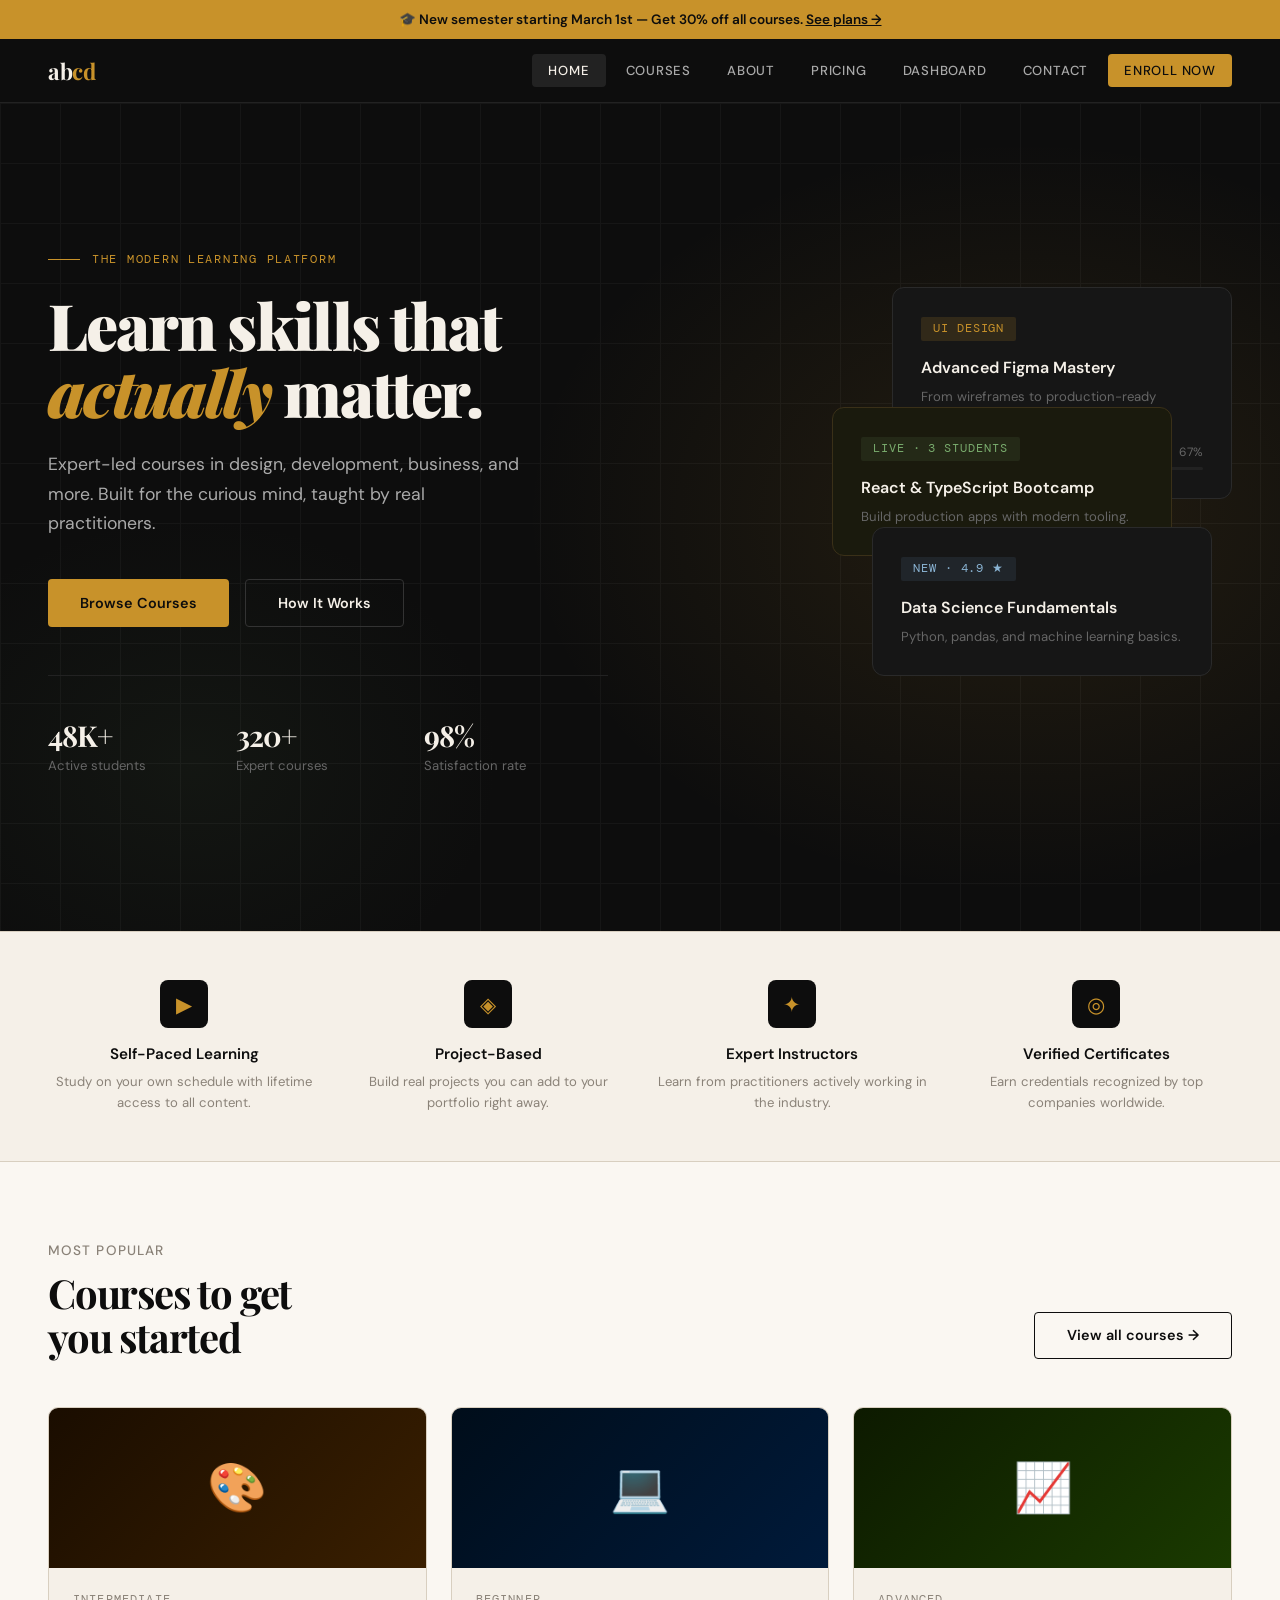
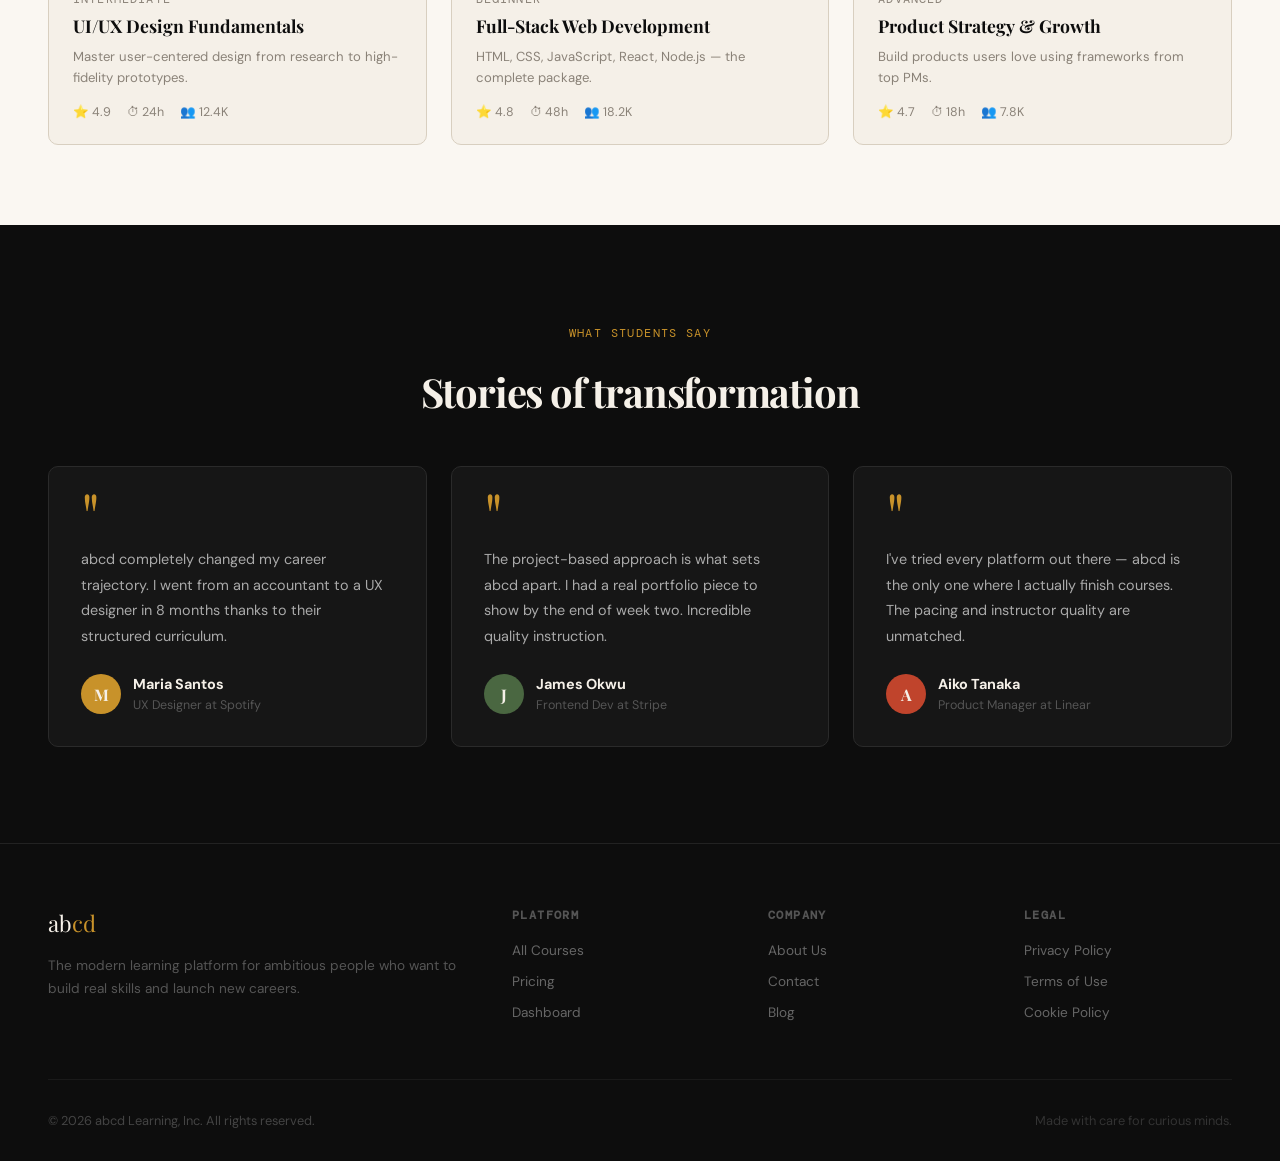
==== luminary/index.html @ 14458c0f "Initial commit" ====
<!DOCTYPE html>
<html lang="en">
<head>
  <meta charset="UTF-8">
  <meta name="viewport" content="width=device-width, initial-scale=1.0">
  <title>abcd — Learn by Doing</title>
  <link rel="stylesheet" href="style.css">
</head>
<body>

  <!-- BANNER -->
  <div class="banner">🎓 New semester starting March 1st — Get 30% off all courses. <a href="pricing.html">See plans →</a></div>

  <!-- NAV -->
  <nav>
    <a class="nav-logo" href="index.html">ab<span>cd</span></a>
    <div class="nav-links">
      <a href="index.html" class="active">Home</a>
      <a href="courses.html">Courses</a>
      <a href="about.html">About</a>
      <a href="pricing.html">Pricing</a>
      <a href="dashboard.html">Dashboard</a>
      <a href="contact.html">Contact</a>
      <a href="pricing.html" class="nav-cta">Enroll Now</a>
    </div>
  </nav>

  <!-- HERO -->
  <section class="hero">
    <div class="hero-bg"></div>
    <div class="hero-grid"></div>
    <div class="hero-inner">
      <div class="hero-text">
        <div class="hero-label">The modern learning platform</div>
        <h1>Learn skills that <em>actually</em> matter.</h1>
        <p class="hero-sub">Expert-led courses in design, development, business, and more. Built for the curious mind, taught by real practitioners.</p>
        <div class="hero-actions">
          <a class="btn btn-gold" href="courses.html">Browse Courses</a>
          <a class="btn btn-outline-light" href="about.html">How It Works</a>
        </div>
        <div class="hero-stats">
          <div class="hero-stat"><strong>48K+</strong><span>Active students</span></div>
          <div class="hero-stat"><strong>320+</strong><span>Expert courses</span></div>
          <div class="hero-stat"><strong>98%</strong><span>Satisfaction rate</span></div>
        </div>
      </div>
      <div class="hero-card-stack">
        <div class="hero-card">
          <div class="card-tag">UI Design</div>
          <h3>Advanced Figma Mastery</h3>
          <p>From wireframes to production-ready prototypes.</p>
          <div class="progress-bar">
            <div class="label"><span>Your progress</span><span>67%</span></div>
            <div class="track"><div class="fill" style="width:67%"></div></div>
          </div>
        </div>
        <div class="hero-card">
          <div class="card-tag green">Live · 3 students</div>
          <h3>React &amp; TypeScript Bootcamp</h3>
          <p>Build production apps with modern tooling.</p>
        </div>
        <div class="hero-card">
          <div class="card-tag blue">New · 4.9 ★</div>
          <h3>Data Science Fundamentals</h3>
          <p>Python, pandas, and machine learning basics.</p>
        </div>
      </div>
    </div>
  </section>

  <!-- FEATURES STRIP -->
  <div class="features-strip">
    <div class="features-strip-inner">
      <div class="feature-item">
        <div class="feature-icon">▶</div>
        <h4>Self-Paced Learning</h4>
        <p>Study on your own schedule with lifetime access to all content.</p>
      </div>
      <div class="feature-item">
        <div class="feature-icon">◈</div>
        <h4>Project-Based</h4>
        <p>Build real projects you can add to your portfolio right away.</p>
      </div>
      <div class="feature-item">
        <div class="feature-icon">✦</div>
        <h4>Expert Instructors</h4>
        <p>Learn from practitioners actively working in the industry.</p>
      </div>
      <div class="feature-item">
        <div class="feature-icon">◎</div>
        <h4>Verified Certificates</h4>
        <p>Earn credentials recognized by top companies worldwide.</p>
      </div>
    </div>
  </div>

  <!-- COURSE PREVIEW -->
  <div class="courses-preview">
    <div class="courses-preview-inner">
      <div class="section-header">
        <div>
          <div class="eyebrow">Most Popular</div>
          <h2>Courses to get<br>you started</h2>
        </div>
        <a class="btn btn-outline" href="courses.html">View all courses →</a>
      </div>
      <div class="courses-grid">
        <a class="course-card" href="detail.html">
          <div class="course-thumb design">🎨</div>
          <div class="course-body">
            <div class="course-level">Intermediate</div>
            <h3>UI/UX Design Fundamentals</h3>
            <p>Master user-centered design from research to high-fidelity prototypes.</p>
            <div class="course-meta"><span>⭐ 4.9</span><span>⏱ 24h</span><span>👥 12.4K</span></div>
          </div>
        </a>
        <a class="course-card" href="detail.html">
          <div class="course-thumb code">💻</div>
          <div class="course-body">
            <div class="course-level">Beginner</div>
            <h3>Full-Stack Web Development</h3>
            <p>HTML, CSS, JavaScript, React, Node.js — the complete package.</p>
            <div class="course-meta"><span>⭐ 4.8</span><span>⏱ 48h</span><span>👥 18.2K</span></div>
          </div>
        </a>
        <a class="course-card" href="detail.html">
          <div class="course-thumb business">📈</div>
          <div class="course-body">
            <div class="course-level">Advanced</div>
            <h3>Product Strategy &amp; Growth</h3>
            <p>Build products users love using frameworks from top PMs.</p>
            <div class="course-meta"><span>⭐ 4.7</span><span>⏱ 18h</span><span>👥 7.8K</span></div>
          </div>
        </a>
      </div>
    </div>
  </div>

  <!-- TESTIMONIALS -->
  <div class="testimonials-section">
    <div class="testimonials-inner">
      <div style="text-align:center;margin-bottom:0.5rem;"><span class="tag">What students say</span></div>
      <h2>Stories of transformation</h2>
      <div class="testimonials-grid">
        <div class="testimonial-card">
          <span class="quote-mark">"</span>
          <p>abcd completely changed my career trajectory. I went from an accountant to a UX designer in 8 months thanks to their structured curriculum.</p>
          <div class="testimonial-author">
            <div class="author-avatar av1">M</div>
            <div class="author-info"><strong>Maria Santos</strong><span>UX Designer at Spotify</span></div>
          </div>
        </div>
        <div class="testimonial-card">
          <span class="quote-mark">"</span>
          <p>The project-based approach is what sets abcd apart. I had a real portfolio piece to show by the end of week two. Incredible quality instruction.</p>
          <div class="testimonial-author">
            <div class="author-avatar av2">J</div>
            <div class="author-info"><strong>James Okwu</strong><span>Frontend Dev at Stripe</span></div>
          </div>
        </div>
        <div class="testimonial-card">
          <span class="quote-mark">"</span>
          <p>I've tried every platform out there — abcd is the only one where I actually finish courses. The pacing and instructor quality are unmatched.</p>
          <div class="testimonial-author">
            <div class="author-avatar av3">A</div>
            <div class="author-info"><strong>Aiko Tanaka</strong><span>Product Manager at Linear</span></div>
          </div>
        </div>
      </div>
    </div>
  </div>

  <!-- FOOTER -->
  <footer>
    <div class="footer-inner">
      <div class="footer-grid">
        <div class="footer-brand">
          <a class="logo" href="index.html">ab<span>cd</span></a>
          <p>The modern learning platform for ambitious people who want to build real skills and launch new careers.</p>
        </div>
        <div class="footer-col">
          <h4>Platform</h4>
          <ul>
            <li><a href="courses.html">All Courses</a></li>
            <li><a href="pricing.html">Pricing</a></li>
            <li><a href="dashboard.html">Dashboard</a></li>
          </ul>
        </div>
        <div class="footer-col">
          <h4>Company</h4>
          <ul>
            <li><a href="about.html">About Us</a></li>
            <li><a href="contact.html">Contact</a></li>
            <li><a href="#">Blog</a></li>
          </ul>
        </div>
        <div class="footer-col">
          <h4>Legal</h4>
          <ul>
            <li><a href="#">Privacy Policy</a></li>
            <li><a href="#">Terms of Use</a></li>
            <li><a href="#">Cookie Policy</a></li>
          </ul>
        </div>
      </div>
      <div class="footer-bottom">
        <p>© 2026 abcd Learning, Inc. All rights reserved.</p>
        <p style="color:#333;font-size:0.8rem;">Made with care for curious minds.</p>
      </div>
    </div>
  </footer>

</body>
</html>
---- luminary/style.css ----
/* ============================================================
   abcd — Shared Stylesheet
   Used by: all pages
   ============================================================ */

@import url('https://fonts.googleapis.com/css2?family=Playfair+Display:ital,wght@0,400;0,700;0,900;1,400&family=DM+Sans:wght@300;400;500;600&family=DM+Mono:wght@400;500&display=swap');

/* ─── VARIABLES ─── */
:root {
  --ink:        #0d0d0d;
  --paper:      #f5f0e8;
  --cream:      #faf7f2;
  --gold:       #c8922a;
  --gold-light: #e8b84b;
  --rust:       #c0442c;
  --sage:       #4a6741;
  --slate:      #3b4a5a;
  --muted:      #8a8278;
  --border:     #d8cfc0;
  --shadow:     rgba(13,13,13,0.12);
}

/* ─── RESET ─── */
*, *::before, *::after { margin: 0; padding: 0; box-sizing: border-box; }
html { scroll-behavior: smooth; }
body {
  font-family: 'DM Sans', sans-serif;
  background: var(--cream);
  color: var(--ink);
  overflow-x: hidden;
}
h1, h2, h3, h4 { font-family: 'Playfair Display', serif; }

/* ─── PAGE ENTRY ANIMATION ─── */
@keyframes fadeIn {
  from { opacity: 0; transform: translateY(14px); }
  to   { opacity: 1; transform: translateY(0); }
}
body { animation: fadeIn 0.4s ease; }

/* ─── BANNER ─── */
.banner {
  background: var(--gold);
  padding: 0.7rem 2rem;
  text-align: center;
  font-size: 0.85rem;
  font-weight: 600;
  color: var(--ink);
}
.banner a { text-decoration: underline; cursor: pointer; color: inherit; }

/* ─── NAV ─── */
nav {
  position: sticky; top: 0; z-index: 100;
  background: var(--ink);
  border-bottom: 1px solid #222;
  display: flex; align-items: center; justify-content: space-between;
  padding: 0 3rem;
  height: 64px;
}
.nav-logo {
  font-family: 'Playfair Display', serif;
  font-size: 1.4rem; font-weight: 700;
  color: var(--paper);
  letter-spacing: -0.02em;
  text-decoration: none;
}
.nav-logo span { color: var(--gold); }
.nav-links { display: flex; gap: 0.25rem; }
.nav-links a {
  color: #aaa; font-family: 'DM Sans', sans-serif;
  font-size: 0.82rem; font-weight: 500;
  letter-spacing: 0.06em; text-transform: uppercase;
  padding: 0.5rem 1rem;
  border-radius: 4px;
  text-decoration: none;
  transition: all 0.2s;
}
.nav-links a:hover,
.nav-links a.active { color: var(--paper); background: #222; }
.nav-links a.nav-cta {
  background: var(--gold); color: var(--ink);
}
.nav-links a.nav-cta:hover { background: var(--gold-light); }

/* ─── BUTTONS ─── */
.btn {
  display: inline-flex; align-items: center; gap: 0.5rem;
  padding: 0.85rem 2rem; border: none; border-radius: 4px;
  font-family: 'DM Sans', sans-serif; font-size: 0.9rem;
  font-weight: 600; cursor: pointer; transition: all 0.2s;
  text-decoration: none;
}
.btn-primcd { background: var(--ink); color: var(--paper); }
.btn-primcd:hover { background: #222; transform: translateY(-1px); box-shadow: 0 6px 20px var(--shadow); }
.btn-gold { background: var(--gold); color: var(--ink); }
.btn-gold:hover { background: var(--gold-light); transform: translateY(-1px); }
.btn-outline { background: transparent; color: var(--ink); border: 1.5px solid var(--ink); }
.btn-outline:hover { background: var(--ink); color: var(--paper); }
.btn-outline-light { background: transparent; color: var(--paper); border: 1.5px solid #333; }
.btn-outline-light:hover { background: #1a1a1a; }

/* ─── UTILITIES ─── */
.tag {
  display: inline-block;
  font-family: 'DM Mono', monospace;
  font-size: 0.72rem; letter-spacing: 0.12em;
  text-transform: uppercase; color: var(--gold);
  margin-bottom: 1rem;
}
.eyebrow {
  color: var(--muted); font-size: 0.85rem;
  font-weight: 500; letter-spacing: 0.08em;
  text-transform: uppercase; margin-bottom: 0.75rem;
}
.stars { color: var(--gold); font-size: 0.85rem; letter-spacing: 0.05em; }
.divider { height: 1px; background: var(--border); }

/* ─── PAGE HERO (shared) ─── */
.page-hero {
  background: var(--ink); padding: 5rem 3rem 4rem;
  position: relative; overflow: hidden;
}
.page-hero-bg {
  position: absolute; inset: 0;
  background: radial-gradient(ellipse 50% 60% at 80% 50%, rgba(200,146,42,0.08) 0%, transparent 60%);
}
.page-hero-inner {
  max-width: 1200px; margin: 0 auto; position: relative; z-index: 2;
}
.page-hero h1 {
  font-size: 3rem; color: var(--paper);
  letter-spacing: -0.04em; max-width: 620px; line-height: 1.1; margin-bottom: 1rem;
}
.page-hero p { color: #888; max-width: 500px; line-height: 1.7; }

/* ─── COURSE CARDS ─── */
.course-card {
  background: var(--paper); border: 1px solid var(--border);
  border-radius: 10px; overflow: hidden;
  transition: all 0.3s; cursor: pointer; text-decoration: none; display: block; color: inherit;
}
.course-card:hover {
  transform: translateY(-4px);
  box-shadow: 0 16px 40px rgba(0,0,0,0.1);
  border-color: var(--gold);
}
.course-thumb {
  height: 160px; display: flex; align-items: center;
  justify-content: center; font-size: 3rem;
}
.course-thumb.design  { background: linear-gradient(135deg, #1a0d00, #3a1f00); }
.course-thumb.code    { background: linear-gradient(135deg, #000d1a, #001a3a); }
.course-thumb.business{ background: linear-gradient(135deg, #0d1a00, #1a3a00); }
.course-thumb.photo   { background: linear-gradient(135deg, #1a001a, #3a003a); }
.course-thumb.data    { background: linear-gradient(135deg, #001a1a, #003a3a); }
.course-thumb.writing { background: linear-gradient(135deg, #1a0000, #3a0000); }
.course-body { padding: 1.5rem; }
.course-level {
  font-size: 0.72rem; font-family: 'DM Mono', monospace;
  letter-spacing: 0.1em; text-transform: uppercase; color: var(--muted); margin-bottom: 0.5rem;
}
.course-card h3 { font-size: 1.1rem; margin-bottom: 0.5rem; line-height: 1.3; }
.course-card p { font-size: 0.82rem; color: var(--muted); line-height: 1.6; margin-bottom: 1rem; }
.course-meta { display: flex; gap: 1rem; font-size: 0.78rem; color: var(--muted); }
.courses-grid { display: grid; grid-template-columns: repeat(3, 1fr); gap: 1.5rem; }

/* ─── FOOTER ─── */
footer {
  background: var(--ink);
  border-top: 1px solid #222;
  padding: 4rem 3rem 2rem;
}
.footer-inner { max-width: 1200px; margin: 0 auto; }
.footer-grid {
  display: grid; grid-template-columns: 2fr 1fr 1fr 1fr;
  gap: 3rem; margin-bottom: 3rem;
}
.footer-brand .logo {
  font-family: 'Playfair Display', serif;
  font-size: 1.4rem; color: var(--paper); margin-bottom: 1rem;
  text-decoration: none; display: inline-block;
}
.footer-brand .logo span { color: var(--gold); }
.footer-brand p { font-size: 0.85rem; color: #555; line-height: 1.7; }
.footer-col h4 {
  font-family: 'DM Mono', monospace;
  font-size: 0.72rem; letter-spacing: 0.12em;
  text-transform: uppercase; color: #555; margin-bottom: 1rem;
}
.footer-col ul { list-style: none; }
.footer-col ul li { margin-bottom: 0.6rem; }
.footer-col ul li a {
  font-size: 0.85rem; color: #666;
  text-decoration: none; transition: color 0.2s;
}
.footer-col ul li a:hover { color: var(--paper); }
.footer-bottom {
  border-top: 1px solid #1a1a1a; padding-top: 2rem;
  display: flex; justify-content: space-between; align-items: center;
}
.footer-bottom p { font-size: 0.8rem; color: #444; }


/* ============================================================
   HOME PAGE
   ============================================================ */
.hero {
  background: var(--ink);
  min-height: 92vh; display: flex; align-items: center;
  position: relative; overflow: hidden; padding: 4rem 3rem;
}
.hero-bg {
  position: absolute; inset: 0;
  background:
    radial-gradient(ellipse 60% 70% at 80% 50%, rgba(200,146,42,0.12) 0%, transparent 65%),
    radial-gradient(ellipse 40% 50% at 15% 80%, rgba(74,103,65,0.1) 0%, transparent 60%);
}
.hero-grid {
  position: absolute; inset: 0; opacity: 0.04;
  background-image: linear-gradient(var(--paper) 1px, transparent 1px),
                    linear-gradient(90deg, var(--paper) 1px, transparent 1px);
  background-size: 60px 60px;
}
.hero-inner {
  position: relative; z-index: 2;
  max-width: 1200px; margin: 0 auto; width: 100%;
  display: grid; grid-template-columns: 1fr 1fr; gap: 4rem; align-items: center;
}
.hero-label {
  font-family: 'DM Mono', monospace; font-size: 0.72rem;
  letter-spacing: 0.15em; text-transform: uppercase;
  color: var(--gold); margin-bottom: 1.5rem;
  display: flex; align-items: center; gap: 0.75rem;
}
.hero-label::before { content: ''; width: 2rem; height: 1px; background: var(--gold); }
.hero h1 {
  font-size: clamp(2.8rem, 5vw, 4.5rem);
  font-weight: 900; line-height: 1.05;
  color: var(--paper); letter-spacing: -0.03em; margin-bottom: 1.5rem;
}
.hero h1 em { color: var(--gold); font-style: italic; }
.hero-sub { color: #aaa; font-size: 1.1rem; line-height: 1.7; margin-bottom: 2.5rem; max-width: 480px; }
.hero-actions { display: flex; gap: 1rem; flex-wrap: wrap; }
.hero-stats {
  display: grid; grid-template-columns: repeat(3, 1fr);
  gap: 0.25rem; margin-top: 3rem;
  padding-top: 2rem; border-top: 1px solid #222;
}
.hero-stat { padding: 0.5rem 0; }
.hero-stat strong {
  display: block; font-family: 'Playfair Display', serif;
  font-size: 1.8rem; color: var(--paper); letter-spacing: -0.03em;
}
.hero-stat span { font-size: 0.82rem; color: #666; }
.hero-card-stack { position: relative; height: 460px; }
.hero-card {
  position: absolute;
  background: #161616; border: 1px solid #2a2a2a;
  border-radius: 12px; padding: 1.75rem; width: 340px;
}
.hero-card:nth-child(1) { top: 0; right: 0; }
.hero-card:nth-child(2) { top: 120px; right: 60px; background: #1a1a0d; border-color: #3a3018; }
.hero-card:nth-child(3) { top: 240px; right: 20px; }
.card-tag {
  display: inline-block; padding: 0.3rem 0.75rem;
  background: rgba(200,146,42,0.15); color: var(--gold);
  border-radius: 2px; font-size: 0.72rem;
  font-family: 'DM Mono', monospace; letter-spacing: 0.08em;
  text-transform: uppercase; margin-bottom: 1rem;
}
.card-tag.green { background: rgba(74,103,65,0.2); color: #7aad6e; }
.card-tag.blue  { background: rgba(59,74,90,0.3);  color: #8ab4d4; }
.hero-card h3 { font-size: 1rem; color: var(--paper); font-weight: 600; margin-bottom: 0.5rem; font-family: 'DM Sans', sans-serif; }
.hero-card p  { font-size: 0.82rem; color: #666; line-height: 1.6; }
.progress-bar { margin-top: 1rem; }
.progress-bar .label { display: flex; justify-content: space-between; font-size: 0.75rem; color: #666; margin-bottom: 0.4rem; }
.progress-bar .track { height: 3px; background: #222; border-radius: 2px; }
.progress-bar .fill  { height: 100%; border-radius: 2px; background: var(--gold); }

.features-strip {
  background: var(--paper); border-top: 1px solid var(--border); border-bottom: 1px solid var(--border); padding: 3rem;
}
.features-strip-inner {
  max-width: 1200px; margin: 0 auto;
  display: grid; grid-template-columns: repeat(4, 1fr); gap: 2rem;
}
.feature-item { text-align: center; }
.feature-icon {
  width: 48px; height: 48px; margin: 0 auto 1rem;
  background: var(--ink); color: var(--gold);
  border-radius: 8px; display: flex; align-items: center; justify-content: center; font-size: 1.3rem;
}
.feature-item h4 { font-size: 0.95rem; font-weight: 600; margin-bottom: 0.4rem; font-family: 'DM Sans', sans-serif; }
.feature-item p  { font-size: 0.82rem; color: var(--muted); line-height: 1.6; }

.courses-preview { padding: 5rem 3rem; }
.courses-preview-inner { max-width: 1200px; margin: 0 auto; }
.section-header { display: flex; align-items: flex-end; justify-content: space-between; margin-bottom: 3rem; }
.section-header h2 { font-size: 2.5rem; letter-spacing: -0.03em; line-height: 1.1; }

.testimonials-section { background: var(--ink); padding: 6rem 3rem; }
.testimonials-inner { max-width: 1200px; margin: 0 auto; }
.testimonials-section h2 { font-size: 2.5rem; color: var(--paper); text-align: center; letter-spacing: -0.03em; margin-bottom: 3rem; }
.testimonials-grid { display: grid; grid-template-columns: repeat(3, 1fr); gap: 1.5rem; }
.testimonial-card {
  background: #161616; border: 1px solid #2a2a2a; border-radius: 10px; padding: 2rem;
}
.quote-mark { font-family: 'Playfair Display', serif; font-size: 4rem; color: var(--gold); line-height: 0.5; margin-bottom: 1rem; display: block; }
.testimonial-card p { color: #aaa; font-size: 0.9rem; line-height: 1.8; margin-bottom: 1.5rem; }
.testimonial-author { display: flex; align-items: center; gap: 0.75rem; }
.author-avatar {
  width: 40px; height: 40px; border-radius: 50%;
  display: flex; align-items: center; justify-content: center;
  font-size: 1rem; font-weight: 700; color: var(--paper);
  font-family: 'Playfair Display', serif; flex-shrink: 0;
}
.av1 { background: var(--gold); }
.av2 { background: var(--sage); }
.av3 { background: var(--rust); }
.av4 { background: var(--slate); }
.author-info strong { display: block; font-size: 0.9rem; color: var(--paper); }
.author-info span   { font-size: 0.78rem; color: #555; }


/* ============================================================
   COURSES PAGE
   ============================================================ */
.filters-bar {
  background: var(--paper); border-bottom: 1px solid var(--border); padding: 1rem 3rem;
}
.filters-bar-inner {
  max-width: 1200px; margin: 0 auto;
  display: flex; gap: 0.5rem; flex-wrap: wrap;
}
.filter-btn {
  padding: 0.4rem 1rem; border: 1.5px solid var(--border);
  background: transparent; border-radius: 100px;
  font-family: 'DM Sans', sans-serif; font-size: 0.82rem;
  cursor: pointer; transition: all 0.2s; color: var(--ink);
}
.filter-btn:hover,
.filter-btn.active { background: var(--ink); color: var(--paper); border-color: var(--ink); }
.courses-full { padding: 3rem; }
.courses-full-inner { max-width: 1200px; margin: 0 auto; }


/* ============================================================
   COURSE DETAIL PAGE
   ============================================================ */
.course-detail-hero {
  background: var(--ink); padding: 4rem 3rem; position: relative; overflow: hidden;
}
.course-detail-hero::before {
  content: ''; position: absolute; inset: 0;
  background: radial-gradient(ellipse 40% 60% at 70% 50%, rgba(200,146,42,0.1) 0%, transparent 60%);
}
.course-detail-inner {
  max-width: 1200px; margin: 0 auto; position: relative; z-index: 2;
  display: grid; grid-template-columns: 1fr 380px; gap: 4rem; align-items: start;
}
.breadcrumb { font-size: 0.8rem; color: #555; margin-bottom: 1.5rem; }
.breadcrumb a { color: #888; text-decoration: none; transition: color 0.2s; }
.breadcrumb a:hover { color: var(--gold); }
.course-detail-text h1 {
  font-size: 2.6rem; color: var(--paper);
  letter-spacing: -0.03em; line-height: 1.1; margin-bottom: 1rem;
}
.course-detail-text > p { color: #999; font-size: 1rem; line-height: 1.7; margin-bottom: 2rem; }
.course-badges { display: flex; gap: 0.75rem; flex-wrap: wrap; margin-bottom: 2rem; }
.badge {
  display: flex; align-items: center; gap: 0.4rem;
  padding: 0.35rem 0.9rem; background: #1a1a1a; border: 1px solid #2a2a2a;
  border-radius: 100px; font-size: 0.78rem; color: #aaa;
}
.instructor-row { display: flex; align-items: center; gap: 0.75rem; }
.instructor-row .avatar {
  width: 44px; height: 44px; border-radius: 50%;
  background: var(--gold); display: flex; align-items: center; justify-content: center;
  font-family: 'Playfair Display', serif; font-weight: 700; color: var(--ink);
}
.instructor-info small { display: block; font-size: 0.75rem; color: #555; }
.instructor-info strong { color: var(--paper); font-size: 0.9rem; }

.enroll-card { background: var(--cream); border-radius: 12px; padding: 2rem; position: sticky; top: 80px; }
.enroll-price { font-family: 'Playfair Display', serif; font-size: 2.5rem; font-weight: 700; letter-spacing: -0.04em; margin-bottom: 0.25rem; }
.enroll-price-sub { font-size: 0.82rem; color: var(--muted); margin-bottom: 1.5rem; }
.enroll-card .btn { width: 100%; justify-content: center; margin-bottom: 0.75rem; }
.enroll-perks { list-style: none; margin-top: 1.5rem; }
.enroll-perks li {
  font-size: 0.85rem; color: var(--muted); padding: 0.5rem 0;
  border-bottom: 1px solid var(--border); display: flex; gap: 0.6rem; align-items: center;
}
.enroll-perks li::before { content: '✓'; color: var(--sage); font-weight: 700; }

.course-curriculum { padding: 4rem 3rem; }
.course-curriculum-inner {
  max-width: 1200px; margin: 0 auto;
  display: grid; grid-template-columns: 1fr 380px; gap: 4rem;
}
.curriculum-section h2 { font-size: 1.8rem; letter-spacing: -0.03em; margin-bottom: 2rem; }
.module { border: 1px solid var(--border); border-radius: 8px; margin-bottom: 0.75rem; overflow: hidden; }
.module-header {
  padding: 1.1rem 1.5rem; background: var(--paper);
  display: flex; justify-content: space-between; align-items: center;
  cursor: pointer; font-weight: 600; font-size: 0.95rem; font-family: 'DM Sans', sans-serif;
}
.module-header:hover { background: #ede8de; }
.module-meta { font-size: 0.78rem; color: var(--muted); font-weight: 400; }
.lesson {
  padding: 0.75rem 1.5rem; display: flex; align-items: center;
  gap: 0.75rem; font-size: 0.85rem; color: var(--muted); border-top: 1px solid var(--border);
}
.lesson-icon {
  width: 22px; height: 22px; border-radius: 50%;
  background: #eee; display: flex; align-items: center; justify-content: center;
  font-size: 0.65rem; flex-shrink: 0;
}
.lesson-icon.free { background: rgba(74,103,65,0.15); color: var(--sage); }
.lesson span:last-child { margin-left: auto; font-family: 'DM Mono', monospace; font-size: 0.72rem; }

.skills-section h3 { font-size: 1.3rem; margin-bottom: 1.5rem; letter-spacing: -0.02em; }
.skills-list { display: flex; flex-wrap: wrap; gap: 0.5rem; }
.skill-tag {
  padding: 0.4rem 0.9rem; background: var(--paper);
  border: 1px solid var(--border); border-radius: 100px;
  font-size: 0.8rem; color: var(--slate);
}
.review-card { background: var(--paper); border: 1px solid var(--border); border-radius: 10px; padding: 1.75rem; }
.review-card h4 { font-size: 0.95rem; margin-bottom: 1rem; font-family: 'DM Sans', sans-serif; }
.review-item { margin-bottom: 1.25rem; }
.review-item p { font-size: 0.85rem; color: var(--muted); line-height: 1.7; margin-top: 0.4rem; }
.review-item small { color: #aaa; font-size: 0.75rem; }


/* ============================================================
   ABOUT PAGE
   ============================================================ */
.about-hero { background: var(--ink); padding: 5rem 3rem; }
.about-hero-inner {
  max-width: 1200px; margin: 0 auto;
  display: grid; grid-template-columns: 1fr 1fr; gap: 5rem; align-items: center;
}
.about-hero h1 { font-size: 3.5rem; color: var(--paper); letter-spacing: -0.04em; line-height: 1.05; }
.about-hero h1 em { color: var(--gold); }
.about-hero p { color: #999; font-size: 1rem; line-height: 1.8; margin-top: 1.5rem; }
.about-numbers { display: grid; grid-template-columns: repeat(2, 1fr); gap: 1.5rem; }
.about-number {
  background: #161616; border: 1px solid #2a2a2a; border-radius: 10px; padding: 2rem;
}
.about-number strong {
  font-family: 'Playfair Display', serif; font-size: 2.8rem;
  color: var(--gold); display: block; letter-spacing: -0.04em;
}
.about-number span { font-size: 0.85rem; color: #666; }

.mission-section { padding: 6rem 3rem; }
.mission-inner {
  max-width: 1200px; margin: 0 auto;
  display: grid; grid-template-columns: 1fr 1fr; gap: 6rem; align-items: center;
}
.mission-section h2 { font-size: 2.5rem; letter-spacing: -0.04em; margin-bottom: 1.5rem; line-height: 1.1; }
.mission-section p { color: var(--muted); font-size: 1rem; line-height: 1.8; margin-bottom: 1rem; }

.values-list { display: flex; flex-direction: column; gap: 1.5rem; }
.value-item { display: flex; gap: 1.25rem; align-items: flex-start; }
.value-num { font-family: 'DM Mono', monospace; font-size: 0.75rem; color: var(--gold); width: 24px; flex-shrink: 0; padding-top: 0.1rem; }
.value-item h4 { font-size: 0.95rem; font-weight: 600; margin-bottom: 0.4rem; font-family: 'DM Sans', sans-serif; }
.value-item p { font-size: 0.85rem; color: var(--muted); line-height: 1.6; }

.team-section { background: var(--paper); padding: 6rem 3rem; border-top: 1px solid var(--border); }
.team-inner { max-width: 1200px; margin: 0 auto; }
.team-section h2 { font-size: 2rem; letter-spacing: -0.03em; margin-bottom: 0.5rem; }
.team-section > .team-inner > p { color: var(--muted); margin-bottom: 3rem; }
.team-grid { display: grid; grid-template-columns: repeat(4, 1fr); gap: 1.5rem; }
.team-card { text-align: center; }
.team-avatar {
  width: 100px; height: 100px; border-radius: 50%; margin: 0 auto 1rem;
  display: flex; align-items: center; justify-content: center;
  font-family: 'Playfair Display', serif; font-size: 2rem; font-weight: 700; color: var(--paper);
}
.team-card h4 { font-size: 1rem; font-weight: 600; font-family: 'DM Sans', sans-serif; }
.team-card p  { font-size: 0.8rem; color: var(--muted); margin-top: 0.25rem; }


/* ============================================================
   PRICING PAGE
   ============================================================ */
.pricing-section { padding: 5rem 3rem; }
.pricing-inner { max-width: 1100px; margin: 0 auto; }
.pricing-grid { display: grid; grid-template-columns: repeat(3, 1fr); gap: 1.5rem; margin-bottom: 5rem; }
.pricing-card {
  border: 1.5px solid var(--border); border-radius: 12px; overflow: hidden; transition: all 0.3s;
}
.pricing-card:hover { box-shadow: 0 16px 40px rgba(0,0,0,0.1); }
.pricing-card.featured { border-color: var(--ink); box-shadow: 0 8px 30px rgba(0,0,0,0.1); }
.pricing-header { padding: 2rem; border-bottom: 1px solid var(--border); }
.pricing-header.dark { background: var(--ink); }
.pricing-tag-label {
  font-family: 'DM Mono', monospace; font-size: 0.72rem;
  letter-spacing: 0.12em; text-transform: uppercase;
  color: var(--muted); margin-bottom: 1rem; display: block;
}
.pricing-card.featured .pricing-tag-label { color: var(--gold); }
.pricing-header.dark .pricing-tag-label { color: #555; }
.plan-name { font-size: 1.4rem; font-weight: 700; font-family: 'DM Sans', sans-serif; margin-bottom: 0.5rem; }
.pricing-header.dark .plan-name { color: var(--paper); }
.price-display { display: flex; align-items: flex-end; gap: 0.25rem; margin-bottom: 0.5rem; }
.price-currency { font-size: 1.2rem; font-weight: 600; margin-bottom: 0.3rem; }
.pricing-header.dark .price-currency { color: #888; }
.price-amount { font-family: 'Playfair Display', serif; font-size: 3rem; font-weight: 700; letter-spacing: -0.04em; line-height: 1; }
.pricing-header.dark .price-amount { color: var(--paper); }
.price-period { font-size: 0.85rem; color: var(--muted); }
.pricing-header.dark .price-period { color: #555; }
.pricing-body { padding: 2rem; }
.feature-list { list-style: none; margin-bottom: 2rem; }
.feature-list li {
  display: flex; gap: 0.6rem; font-size: 0.87rem; color: var(--muted);
  padding: 0.5rem 0; border-bottom: 1px solid var(--border);
}
.feature-list li .check { color: var(--sage); font-weight: 700; }
.feature-list li .cross { color: #ccc; }
.pricing-card .btn { width: 100%; justify-content: center; }

.trust-bar { text-align: center; padding: 3rem 0 2rem; border-top: 1px solid var(--border); }
.trust-bar p { font-size: 0.85rem; color: var(--muted); margin-bottom: 1rem; }
.trust-logos {
  display: flex; justify-content: center; gap: 2.5rem; flex-wrap: wrap;
  opacity: 0.4; font-size: 0.8rem; font-weight: 700;
  letter-spacing: 0.08em; text-transform: uppercase; font-family: 'DM Mono', monospace;
}

.faq-section { padding: 5rem 3rem; background: var(--paper); border-top: 1px solid var(--border); }
.faq-inner { max-width: 800px; margin: 0 auto; }
.faq-section h2 { font-size: 2rem; letter-spacing: -0.03em; margin-bottom: 3rem; text-align: center; }
.faq-item { border-bottom: 1px solid var(--border); padding: 1.5rem 0; }
.faq-q { font-weight: 600; font-size: 0.95rem; cursor: pointer; display: flex; justify-content: space-between; align-items: center; font-family: 'DM Sans', sans-serif; }
.faq-q:hover { color: var(--gold); }
.faq-a { font-size: 0.87rem; color: var(--muted); line-height: 1.8; margin-top: 1rem; }


/* ============================================================
   DASHBOARD PAGE
   ============================================================ */
.dashboard-layout { display: flex; min-height: calc(100vh - 64px); }
.dashboard-sidebar { width: 260px; background: var(--ink); flex-shrink: 0; padding: 2rem 1.5rem; }
.sidebar-greeting { font-size: 0.78rem; color: #555; margin-bottom: 0.25rem; font-family: 'DM Mono', monospace; letter-spacing: 0.08em; }
.sidebar-name { font-family: 'Playfair Display', serif; font-size: 1.2rem; color: var(--paper); margin-bottom: 2rem; }
.sidebar-nav { list-style: none; }
.sidebar-nav li { margin-bottom: 0.25rem; }
.sidebar-nav li a {
  width: 100%; text-align: left; padding: 0.7rem 1rem;
  background: none; border-radius: 6px;
  font-family: 'DM Sans', sans-serif; font-size: 0.87rem;
  color: #666; text-decoration: none; display: flex; align-items: center; gap: 0.75rem;
  transition: all 0.2s;
}
.sidebar-nav li a:hover,
.sidebar-nav li a.active { background: #1a1a1a; color: var(--paper); }
.dashboard-main { flex: 1; padding: 2.5rem; background: var(--cream); overflow-y: auto; }
.dash-header { margin-bottom: 2rem; }
.dash-header h2 { font-size: 1.6rem; letter-spacing: -0.03em; }
.dash-header p { color: var(--muted); font-size: 0.87rem; margin-top: 0.25rem; }
.dash-stats { display: grid; grid-template-columns: repeat(4, 1fr); gap: 1rem; margin-bottom: 2rem; }
.dash-stat { background: var(--paper); border: 1px solid var(--border); border-radius: 8px; padding: 1.25rem; }
.stat-label { font-size: 0.75rem; color: var(--muted); text-transform: uppercase; letter-spacing: 0.08em; margin-bottom: 0.5rem; font-family: 'DM Mono', monospace; }
.stat-value { font-family: 'Playfair Display', serif; font-size: 2rem; font-weight: 700; letter-spacing: -0.04em; }
.stat-sub { font-size: 0.75rem; color: var(--sage); margin-top: 0.25rem; }
.dash-section-title { font-size: 1.1rem; font-weight: 700; margin-bottom: 1rem; font-family: 'DM Sans', sans-serif; }
.my-courses-grid { display: grid; grid-template-columns: repeat(2, 1fr); gap: 1rem; margin-bottom: 2rem; }
.my-course-card { background: var(--paper); border: 1px solid var(--border); border-radius: 8px; padding: 1.25rem; display: flex; gap: 1rem; }
.my-course-thumb { width: 60px; height: 60px; border-radius: 6px; flex-shrink: 0; display: flex; align-items: center; justify-content: center; font-size: 1.5rem; }
.my-course-info { flex: 1; }
.my-course-info h4 { font-size: 0.9rem; font-weight: 600; font-family: 'DM Sans', sans-serif; margin-bottom: 0.25rem; }
.my-course-info > span { font-size: 0.75rem; color: var(--muted); }
.my-course-progress { margin-top: 0.75rem; }
.prog-label { display: flex; justify-content: space-between; font-size: 0.72rem; color: var(--muted); margin-bottom: 0.3rem; }
.prog-track { height: 4px; background: var(--border); border-radius: 2px; }
.prog-fill { height: 100%; border-radius: 2px; background: var(--gold); }
.prog-fill.green { background: var(--sage); }
.activity-list { background: var(--paper); border: 1px solid var(--border); border-radius: 8px; overflow: hidden; }
.activity-item { padding: 1rem 1.25rem; display: flex; gap: 1rem; align-items: center; border-bottom: 1px solid var(--border); font-size: 0.85rem; }
.activity-item:last-child { border-bottom: none; }
.activity-dot { width: 8px; height: 8px; border-radius: 50%; flex-shrink: 0; }
.activity-dot.gold  { background: var(--gold); }
.activity-dot.green { background: var(--sage); }
.activity-dot.blue  { background: #5a8ab4; }
.activity-item span.time { margin-left: auto; color: var(--muted); font-size: 0.75rem; font-family: 'DM Mono', monospace; }


/* ============================================================
   CONTACT PAGE
   ============================================================ */
.contact-layout { display: grid; grid-template-columns: 1fr 1fr; min-height: calc(100vh - 64px); }
.contact-left { background: var(--ink); padding: 5rem 4rem; display: flex; flex-direction: column; justify-content: center; }
.contact-left h1 { font-size: 2.8rem; color: var(--paper); letter-spacing: -0.04em; margin-bottom: 1.5rem; line-height: 1.1; }
.contact-left > p { color: #888; line-height: 1.8; margin-bottom: 2.5rem; }
.contact-info { display: flex; flex-direction: column; gap: 1.25rem; }
.contact-info-item { display: flex; gap: 1rem; align-items: flex-start; }
.contact-icon {
  width: 40px; height: 40px; background: #1a1a1a; border: 1px solid #2a2a2a;
  border-radius: 8px; display: flex; align-items: center; justify-content: center;
  font-size: 1rem; flex-shrink: 0;
}
.contact-info-item strong { display: block; font-size: 0.85rem; color: var(--paper); }
.contact-info-item span  { font-size: 0.8rem; color: #666; }
.contact-right { padding: 5rem 4rem; background: var(--cream); display: flex; flex-direction: column; justify-content: center; }
.contact-right h2 { font-size: 1.8rem; letter-spacing: -0.03em; margin-bottom: 2rem; }
.form-group { margin-bottom: 1.25rem; }
.form-group label { display: block; font-size: 0.8rem; font-weight: 600; letter-spacing: 0.06em; text-transform: uppercase; color: var(--muted); margin-bottom: 0.5rem; }
.form-group input,
.form-group textarea,
.form-group select {
  width: 100%; padding: 0.85rem 1rem;
  border: 1.5px solid var(--border); border-radius: 6px;
  background: var(--paper); font-family: 'DM Sans', sans-serif; font-size: 0.9rem; color: var(--ink);
  transition: border-color 0.2s; outline: none; appearance: none;
}
.form-group input:focus,
.form-group textarea:focus,
.form-group select:focus { border-color: var(--ink); }
.form-group textarea { resize: vertical; min-height: 120px; }
.form-row { display: grid; grid-template-columns: 1fr 1fr; gap: 1rem; }
.form-submit { width: 100%; justify-content: center; }
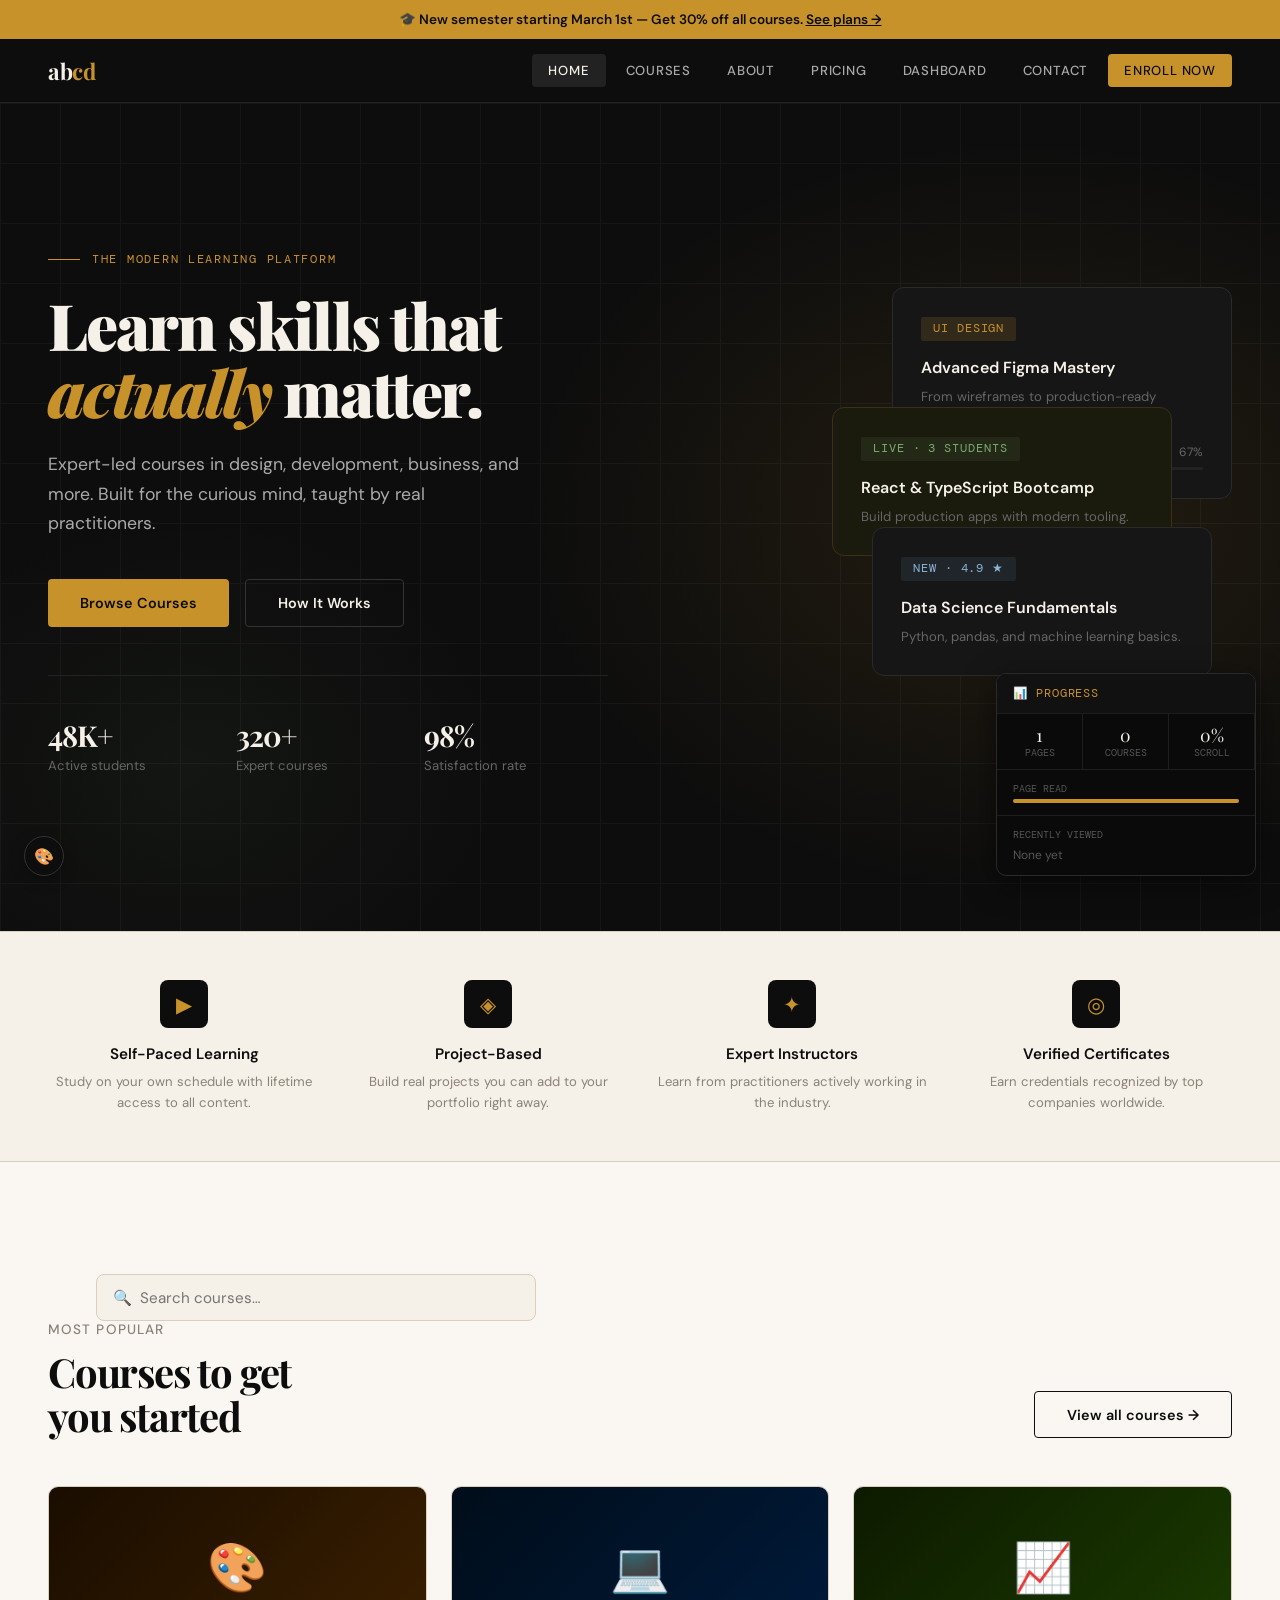
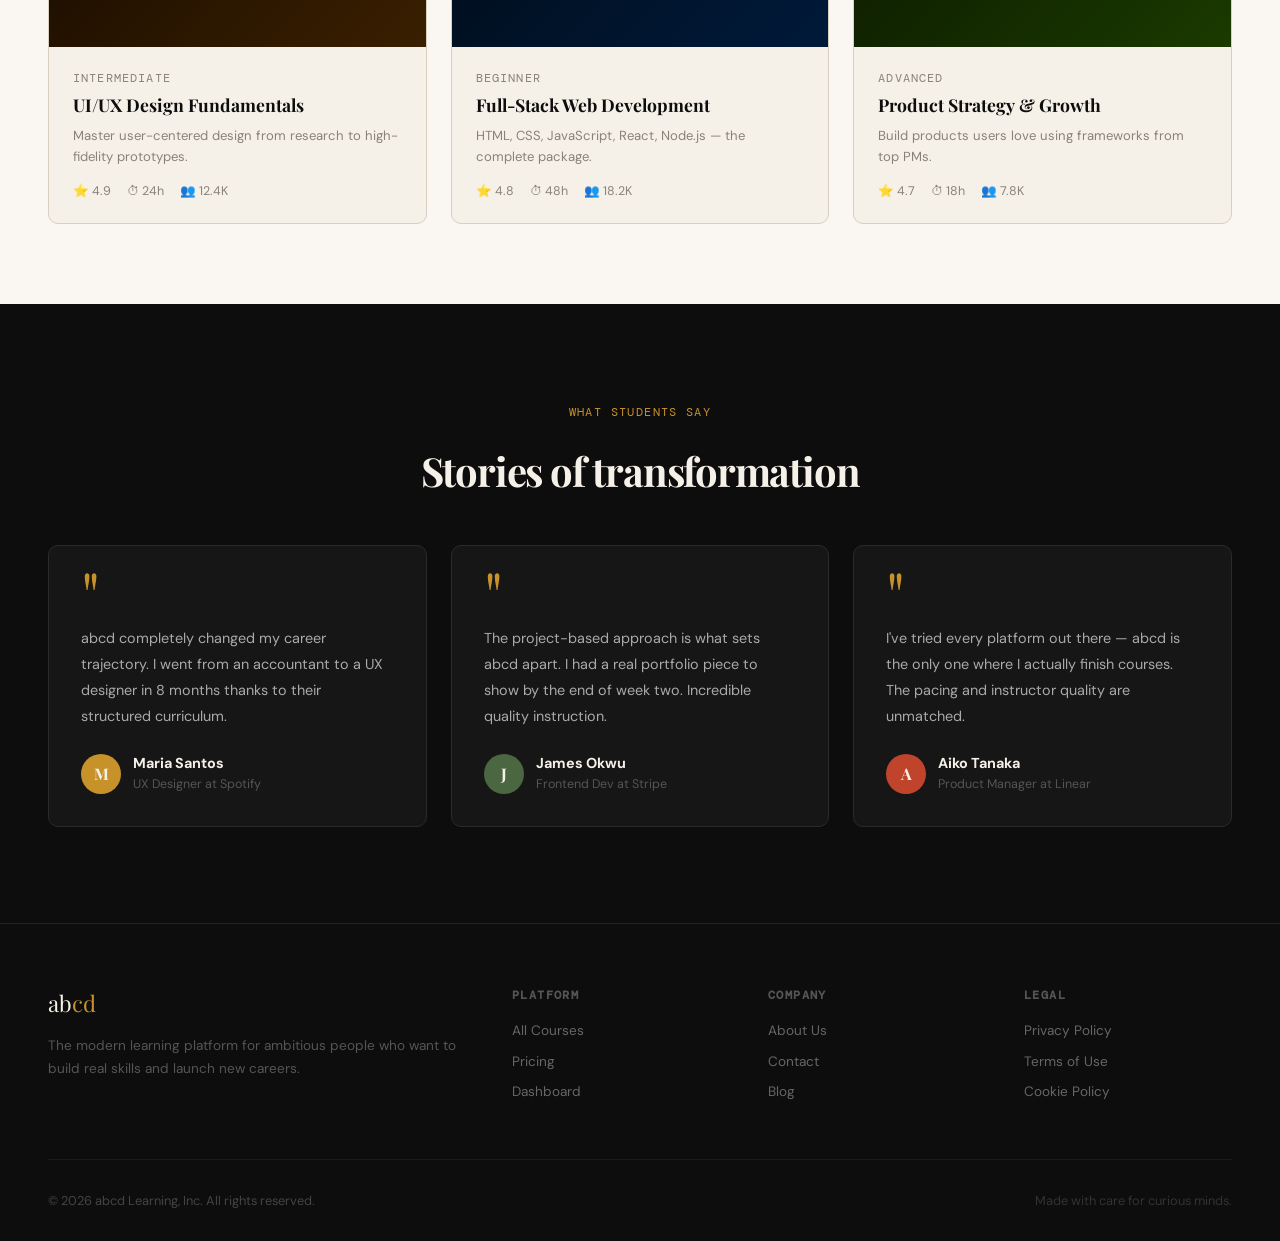
==== commit 46c9cb5e: "js folder and js files" ====
--- a/luminary/index.html
+++ b/luminary/index.html
@@ -5,7 +5,11 @@
   <meta name="viewport" content="width=device-width, initial-scale=1.0">
   <title>abcd — Learn by Doing</title>
   <link rel="stylesheet" href="style.css">
+  
 </head>
+  <script src="js/course-search.js"></script>
+  <script src="js/progress-tracker.js"></script>
+  <script src="js/theme-engine.js"></script>
 <body>
 
   <!-- BANNER -->
--- a/luminary/style.css
+++ b/luminary/style.css
@@ -622,3 +622,372 @@
 .form-group textarea { resize: vertical; min-height: 120px; }
 .form-row { display: grid; grid-template-columns: 1fr 1fr; gap: 1rem; }
 .form-submit { width: 100%; justify-content: center; }
+
+
+
+
+
+
+
+
+
+
+
+
+
+
+
+
+
+
+
+
+
+
+
+
+
+
+
+
+
+
+
+
+
+
+
+
+
+
+
+
+
+
+
+
+
+
+
+
+
+
+@import url('https://fonts.googleapis.com/css2?family=Playfair+Display:ital,wght@0,400;0,700;0,900;1,400&family=DM+Sans:wght@300;400;500;600&family=DM+Mono:wght@400;500&display=swap');
+
+
+:root {
+  --ink:        #0d0d0d;
+  --paper:      #f5f0e8;
+  --cream:      #faf7f2;
+  --gold:       #c8922a;
+  --gold-light: #e8b84b;
+  --rust:       #c0442c;
+  --sage:       #4a6741;
+  --slate:      #3b4a5a;
+  --muted:      #8a8278;
+  --border:     #d8cfc0;
+  --shadow:     rgba(13,13,13,0.12);
+}
+
+
+*, *::before, *::after { margin: 0; padding: 0; box-sizing: border-box; }
+html { scroll-behavior: smooth; }
+body {
+  font-family: 'DM Sans', sans-serif;
+  background: var(--cream);
+  color: var(--ink);
+  overflow-x: hidden;
+}
+h1, h2, h3, h4 { font-family: 'Playfair Display', serif; }
+
+
+@keyframes fadeIn {
+  from { opacity: 0; transform: translateY(14px); }
+  to   { opacity: 1; transform: translateY(0); }
+}
+body { animation: fadeIn 0.4s ease; }
+
+
+.banner {
+  background: var(--gold);
+  padding: 0.7rem 2rem;
+  text-align: center;
+  font-size: 0.85rem;
+  font-weight: 600;
+  color: var(--ink);
+}
+.banner a { text-decoration: underline; cursor: pointer; color: inherit; }
+
+
+nav {
+  position: sticky; top: 0; z-index: 100;
+  background: var(--ink);
+  border-bottom: 1px solid #222;
+  display: flex; align-items: center; justify-content: space-between;
+  padding: 0 3rem;
+  height: 64px;
+}
+.nav-logo {
+  font-family: 'Playfair Display', serif;
+  font-size: 1.4rem; font-weight: 700;
+  color: var(--paper);
+  letter-spacing: -0.02em;
+  text-decoration: none;
+}
+.nav-logo span { color: var(--gold); }
+.nav-links { display: flex; gap: 0.25rem; }
+.nav-links a {
+  color: #aaa; font-family: 'DM Sans', sans-serif;
+  font-size: 0.82rem; font-weight: 500;
+  letter-spacing: 0.06em; text-transform: uppercase;
+  padding: 0.5rem 1rem;
+  border-radius: 4px;
+  text-decoration: none;
+  transition: all 0.2s;
+}
+.nav-links a:hover,
+.nav-links a.active { color: var(--paper); background: #222; }
+.nav-links a.nav-cta { background: var(--gold); color: var(--ink); }
+.nav-links a.nav-cta:hover { background: var(--gold-light); }
+
+
+.btn {
+  display: inline-flex; align-items: center; gap: 0.5rem;
+  padding: 0.85rem 2rem; border: none; border-radius: 4px;
+  font-family: 'DM Sans', sans-serif; font-size: 0.9rem;
+  font-weight: 600; cursor: pointer; transition: all 0.2s;
+  text-decoration: none;
+}
+.btn-gold { background: var(--gold); color: var(--ink); }
+.btn-gold:hover { background: var(--gold-light); transform: translateY(-1px); }
+.btn-outline { background: transparent; color: var(--ink); border: 1.5px solid var(--ink); }
+.btn-outline:hover { background: var(--ink); color: var(--paper); }
+.btn-outline-light { background: transparent; color: var(--paper); border: 1.5px solid #333; }
+.btn-outline-light:hover { background: #1a1a1a; }
+
+
+.tag {
+  display: inline-block;
+  font-family: 'DM Mono', monospace;
+  font-size: 0.72rem; letter-spacing: 0.12em;
+  text-transform: uppercase; color: var(--gold);
+  margin-bottom: 1rem;
+}
+.eyebrow {
+  color: var(--muted); font-size: 0.85rem;
+  font-weight: 500; letter-spacing: 0.08em;
+  text-transform: uppercase; margin-bottom: 0.75rem;
+}
+
+
+.course-card {
+  background: var(--paper); border: 1px solid var(--border);
+  border-radius: 10px; overflow: hidden;
+  transition: all 0.3s; cursor: pointer; text-decoration: none; display: block; color: inherit;
+}
+.course-card:hover {
+  transform: translateY(-4px);
+  box-shadow: 0 16px 40px rgba(0,0,0,0.1);
+  border-color: var(--gold);
+}
+.course-thumb {
+  height: 160px; display: flex; align-items: center;
+  justify-content: center; font-size: 3rem;
+}
+.course-thumb.design   { background: linear-gradient(135deg, #1a0d00, #3a1f00); }
+.course-thumb.code     { background: linear-gradient(135deg, #000d1a, #001a3a); }
+.course-thumb.business { background: linear-gradient(135deg, #0d1a00, #1a3a00); }
+.course-body { padding: 1.5rem; }
+.course-level {
+  font-size: 0.72rem; font-family: 'DM Mono', monospace;
+  letter-spacing: 0.1em; text-transform: uppercase;
+  color: var(--muted); margin-bottom: 0.5rem;
+}
+.course-card h3 { font-size: 1.1rem; margin-bottom: 0.5rem; line-height: 1.3; }
+.course-card p  { font-size: 0.82rem; color: var(--muted); line-height: 1.6; margin-bottom: 1rem; }
+.course-meta    { display: flex; gap: 1rem; font-size: 0.78rem; color: var(--muted); }
+.courses-grid   { display: grid; grid-template-columns: repeat(3, 1fr); gap: 1.5rem; }
+
+
+footer {
+  background: var(--ink);
+  border-top: 1px solid #222;
+  padding: 4rem 3rem 2rem;
+}
+.footer-inner { max-width: 1200px; margin: 0 auto; }
+.footer-grid {
+  display: grid; grid-template-columns: 2fr 1fr 1fr 1fr;
+  gap: 3rem; margin-bottom: 3rem;
+}
+.footer-brand .logo {
+  font-family: 'Playfair Display', serif;
+  font-size: 1.4rem; color: var(--paper); margin-bottom: 1rem;
+  text-decoration: none; display: inline-block;
+}
+.footer-brand .logo span { color: var(--gold); }
+.footer-brand p { font-size: 0.85rem; color: #555; line-height: 1.7; }
+.footer-col h4 {
+  font-family: 'DM Mono', monospace;
+  font-size: 0.72rem; letter-spacing: 0.12em;
+  text-transform: uppercase; color: #555; margin-bottom: 1rem;
+}
+.footer-col ul { list-style: none; }
+.footer-col ul li { margin-bottom: 0.6rem; }
+.footer-col ul li a {
+  font-size: 0.85rem; color: #666;
+  text-decoration: none; transition: color 0.2s;
+}
+.footer-col ul li a:hover { color: var(--paper); }
+.footer-bottom {
+  border-top: 1px solid #1a1a1a; padding-top: 2rem;
+  display: flex; justify-content: space-between; align-items: center;
+}
+.footer-bottom p { font-size: 0.8rem; color: #444; }
+
+
+.hero {
+  background: var(--ink);
+  min-height: 92vh; display: flex; align-items: center;
+  position: relative; overflow: hidden; padding: 4rem 3rem;
+}
+.hero-bg {
+  position: absolute; inset: 0;
+  background:
+    radial-gradient(ellipse 60% 70% at 80% 50%, rgba(200,146,42,0.12) 0%, transparent 65%),
+    radial-gradient(ellipse 40% 50% at 15% 80%, rgba(74,103,65,0.1) 0%, transparent 60%);
+}
+.hero-grid {
+  position: absolute; inset: 0; opacity: 0.04;
+  background-image: linear-gradient(var(--paper) 1px, transparent 1px),
+                    linear-gradient(90deg, var(--paper) 1px, transparent 1px);
+  background-size: 60px 60px;
+}
+.hero-inner {
+  position: relative; z-index: 2;
+  max-width: 1200px; margin: 0 auto; width: 100%;
+  display: grid; grid-template-columns: 1fr 1fr; gap: 4rem; align-items: center;
+}
+.hero-label {
+  font-family: 'DM Mono', monospace; font-size: 0.72rem;
+  letter-spacing: 0.15em; text-transform: uppercase;
+  color: var(--gold); margin-bottom: 1.5rem;
+  display: flex; align-items: center; gap: 0.75rem;
+}
+.hero-label::before { content: ''; width: 2rem; height: 1px; background: var(--gold); }
+.hero h1 {
+  font-size: clamp(2.8rem, 5vw, 4.5rem);
+  font-weight: 900; line-height: 1.05;
+  color: var(--paper); letter-spacing: -0.03em; margin-bottom: 1.5rem;
+}
+.hero h1 em { color: var(--gold); font-style: italic; }
+.hero-sub {
+  color: #aaa; font-size: 1.1rem; line-height: 1.7;
+  margin-bottom: 2.5rem; max-width: 480px;
+}
+.hero-actions { display: flex; gap: 1rem; flex-wrap: wrap; }
+.hero-stats {
+  display: grid; grid-template-columns: repeat(3, 1fr);
+  gap: 0.25rem; margin-top: 3rem;
+  padding-top: 2rem; border-top: 1px solid #222;
+}
+.hero-stat { padding: 0.5rem 0; }
+.hero-stat strong {
+  display: block; font-family: 'Playfair Display', serif;
+  font-size: 1.8rem; color: var(--paper); letter-spacing: -0.03em;
+}
+.hero-stat span { font-size: 0.82rem; color: #666; }
+
+
+.hero-card-stack { position: relative; height: 460px; }
+.hero-card {
+  position: absolute;
+  background: #161616; border: 1px solid #2a2a2a;
+  border-radius: 12px; padding: 1.75rem; width: 340px;
+}
+.hero-card:nth-child(1) { top: 0; right: 0; }
+.hero-card:nth-child(2) { top: 120px; right: 60px; background: #1a1a0d; border-color: #3a3018; }
+.hero-card:nth-child(3) { top: 240px; right: 20px; }
+.card-tag {
+  display: inline-block; padding: 0.3rem 0.75rem;
+  background: rgba(200,146,42,0.15); color: var(--gold);
+  border-radius: 2px; font-size: 0.72rem;
+  font-family: 'DM Mono', monospace; letter-spacing: 0.08em;
+  text-transform: uppercase; margin-bottom: 1rem;
+}
+.card-tag.green { background: rgba(74,103,65,0.2); color: #7aad6e; }
+.card-tag.blue  { background: rgba(59,74,90,0.3);  color: #8ab4d4; }
+.hero-card h3 {
+  font-size: 1rem; color: var(--paper); font-weight: 600;
+  margin-bottom: 0.5rem; font-family: 'DM Sans', sans-serif;
+}
+.hero-card p { font-size: 0.82rem; color: #666; line-height: 1.6; }
+.progress-bar { margin-top: 1rem; }
+.progress-bar .label {
+  display: flex; justify-content: space-between;
+  font-size: 0.75rem; color: #666; margin-bottom: 0.4rem;
+}
+.progress-bar .track { height: 3px; background: #222; border-radius: 2px; }
+.progress-bar .fill  { height: 100%; border-radius: 2px; background: var(--gold); }
+
+
+.features-strip {
+  background: var(--paper);
+  border-top: 1px solid var(--border);
+  border-bottom: 1px solid var(--border);
+  padding: 3rem;
+}
+.features-strip-inner {
+  max-width: 1200px; margin: 0 auto;
+  display: grid; grid-template-columns: repeat(4, 1fr); gap: 2rem;
+}
+.feature-item { text-align: center; }
+.feature-icon {
+  width: 48px; height: 48px; margin: 0 auto 1rem;
+  background: var(--ink); color: var(--gold);
+  border-radius: 8px; display: flex; align-items: center;
+  justify-content: center; font-size: 1.3rem;
+}
+.feature-item h4 {
+  font-size: 0.95rem; font-weight: 600;
+  margin-bottom: 0.4rem; font-family: 'DM Sans', sans-serif;
+}
+.feature-item p { font-size: 0.82rem; color: var(--muted); line-height: 1.6; }
+
+
+.courses-preview { padding: 5rem 3rem; }
+.courses-preview-inner { max-width: 1200px; margin: 0 auto; }
+.section-header {
+  display: flex; align-items: flex-end;
+  justify-content: space-between; margin-bottom: 3rem;
+}
+.section-header h2 { font-size: 2.5rem; letter-spacing: -0.03em; line-height: 1.1; }
+
+
+.testimonials-section { background: var(--ink); padding: 6rem 3rem; }
+.testimonials-inner { max-width: 1200px; margin: 0 auto; }
+.testimonials-section h2 {
+  font-size: 2.5rem; color: var(--paper);
+  text-align: center; letter-spacing: -0.03em; margin-bottom: 3rem;
+}
+.testimonials-grid { display: grid; grid-template-columns: repeat(3, 1fr); gap: 1.5rem; }
+.testimonial-card {
+  background: #161616; border: 1px solid #2a2a2a;
+  border-radius: 10px; padding: 2rem;
+}
+.quote-mark {
+  font-family: 'Playfair Display', serif; font-size: 4rem;
+  color: var(--gold); line-height: 0.5; margin-bottom: 1rem; display: block;
+}
+.testimonial-card p { color: #aaa; font-size: 0.9rem; line-height: 1.8; margin-bottom: 1.5rem; }
+.testimonial-author { display: flex; align-items: center; gap: 0.75rem; }
+.author-avatar {
+  width: 40px; height: 40px; border-radius: 50%;
+  display: flex; align-items: center; justify-content: center;
+  font-size: 1rem; font-weight: 700; color: var(--paper);
+  font-family: 'Playfair Display', serif; flex-shrink: 0;
+}
+.av1 { background: var(--gold); }
+.av2 { background: var(--sage); }
+.av3 { background: var(--rust); }
+.author-info strong { display: block; font-size: 0.9rem; color: var(--paper); }
+.author-info span   { font-size: 0.78rem; color: #555; }
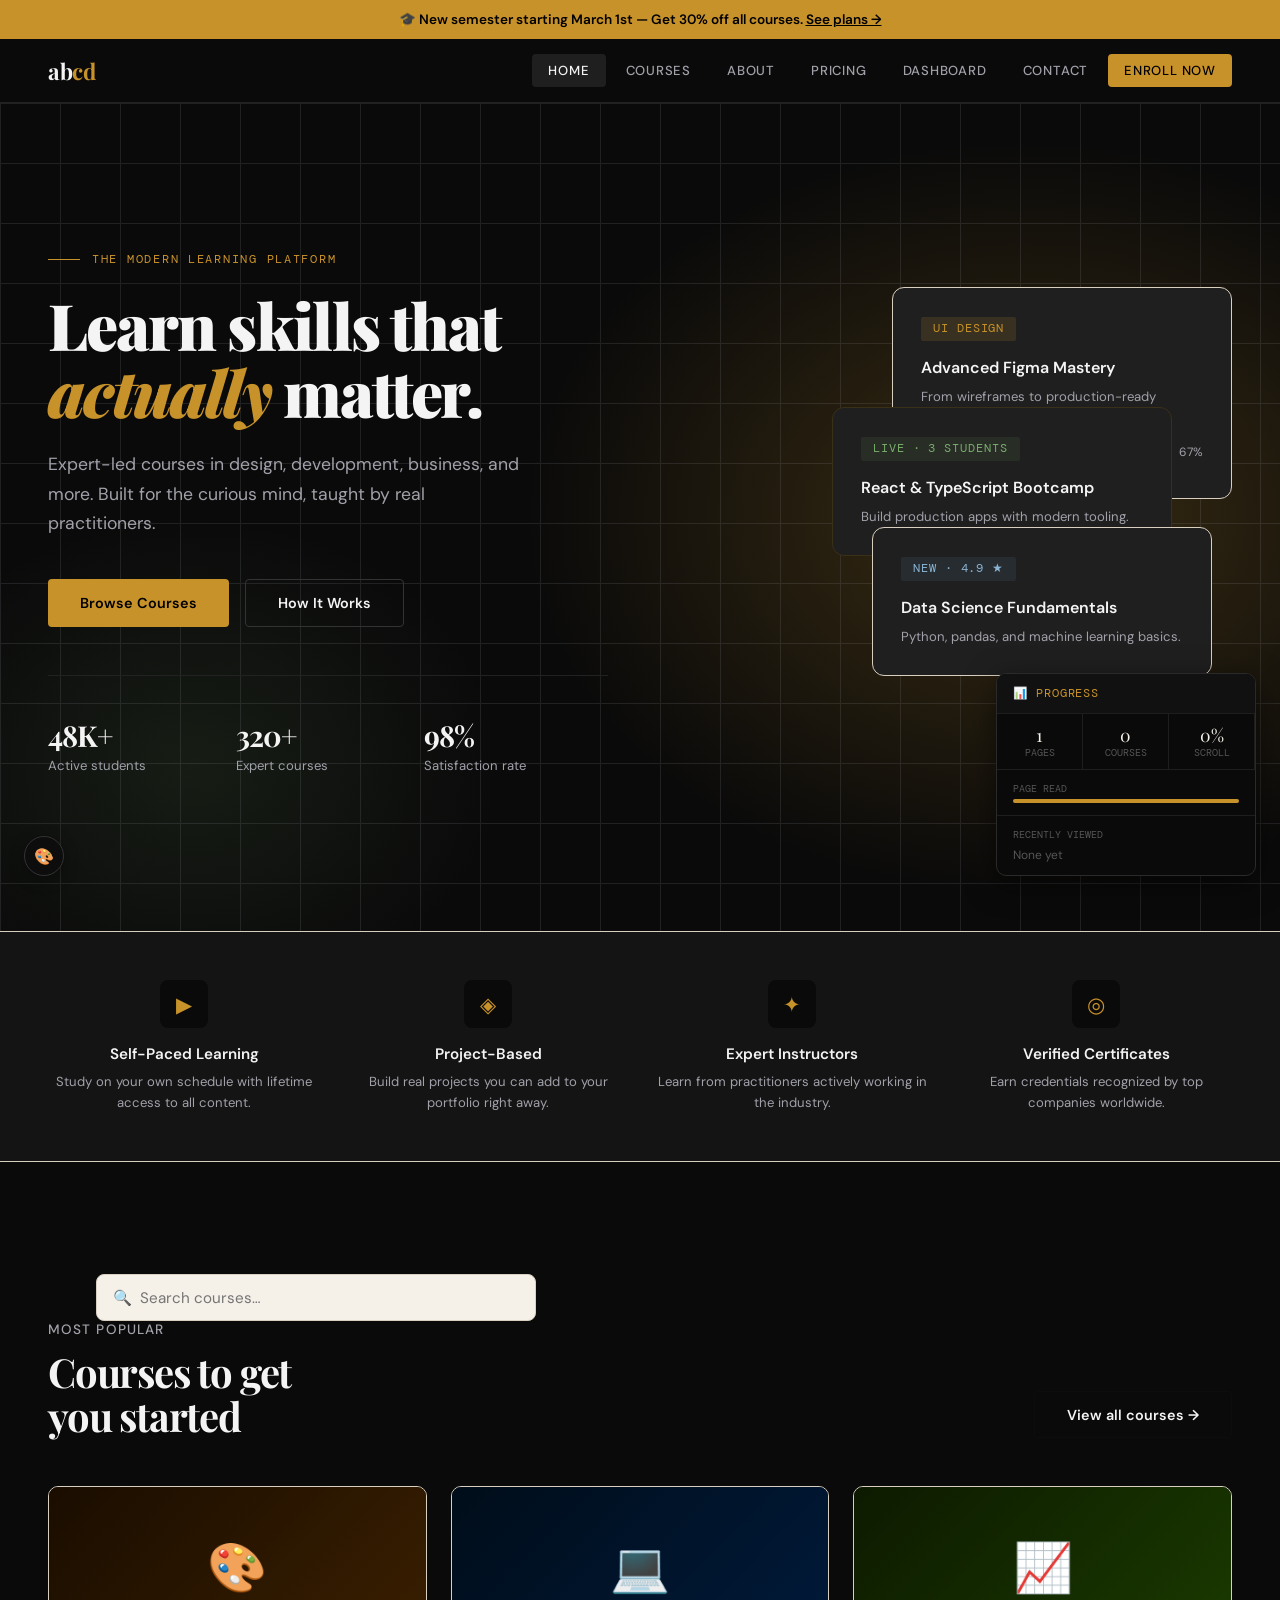
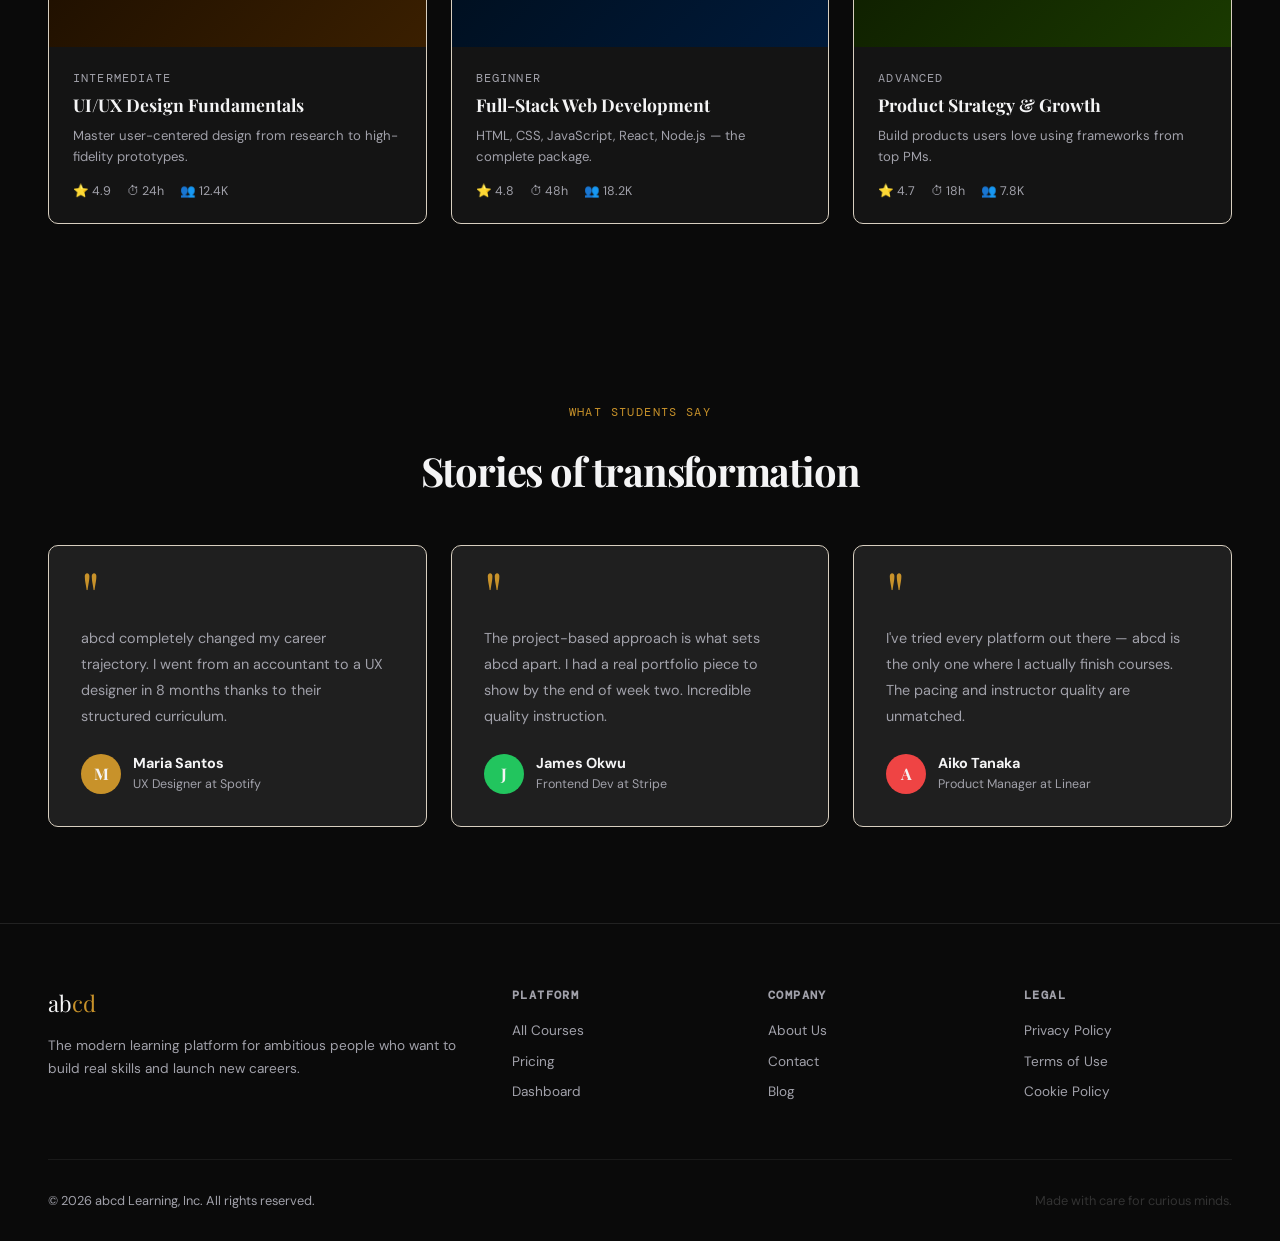
==== commit 313cd7b6: "jquery" ====
--- a/luminary/index.html
+++ b/luminary/index.html
@@ -10,6 +10,10 @@
   <script src="js/course-search.js"></script>
   <script src="js/progress-tracker.js"></script>
   <script src="js/theme-engine.js"></script>
+  <script src="https://code.jquery.com/jquery-3.7.1.min.js"></script>
+  <script src="js/jquery-1.js"></script>
+  <script src="js/jquery-2.js"></script>
+  <script src="js/jquery-3.js"></script>
 <body>
 
   <!-- BANNER -->
--- a/luminary/style.css
+++ b/luminary/style.css
@@ -7,17 +7,22 @@
 
 /* ─── VARIABLES ─── */
 :root {
-  --ink:        #0d0d0d;
-  --paper:      #f5f0e8;
-  --cream:      #faf7f2;
-  --gold:       #c8922a;
-  --gold-light: #e8b84b;
-  --rust:       #c0442c;
-  --sage:       #4a6741;
-  --slate:      #3b4a5a;
-  --muted:      #8a8278;
-  --border:     #d8cfc0;
-  --shadow:     rgba(13,13,13,0.12);
+  --bg-base:    #0a0a0a;
+  --bg-surface: #141414;
+  --bg-elevated:#1f1f1f;
+  --text-main:  #f4f4f5;
+  --text-muted: #a1a1aa;
+  --gold:       #d4af37;
+  --gold-light: #fceea7;
+  --rust:       #ef4444;
+  --sage:       #22c55e;
+  --slate:      #64748b;
+  --border:     #27272a;
+  --shadow:     rgba(0,0,0,0.8);
+  /* keeping originals for fallback if any missed */
+  --ink:        #000000;
+  --paper:      #ffffff;
+  --cream:      #0a0a0a;
 }
 
 /* ─── RESET ─── */
@@ -25,8 +30,8 @@
 html { scroll-behavior: smooth; }
 body {
   font-family: 'DM Sans', sans-serif;
-  background: var(--cream);
-  color: var(--ink);
+  background: var(--bg-base);
+  color: var(--text-main);
   overflow-x: hidden;
 }
 h1, h2, h3, h4 { font-family: 'Playfair Display', serif; }
@@ -45,14 +50,14 @@
   text-align: center;
   font-size: 0.85rem;
   font-weight: 600;
-  color: var(--ink);
+  color: #000000;
 }
 .banner a { text-decoration: underline; cursor: pointer; color: inherit; }
 
 /* ─── NAV ─── */
 nav {
   position: sticky; top: 0; z-index: 100;
-  background: var(--ink);
+  background: var(--bg-base);
   border-bottom: 1px solid #222;
   display: flex; align-items: center; justify-content: space-between;
   padding: 0 3rem;
@@ -61,14 +66,14 @@
 .nav-logo {
   font-family: 'Playfair Display', serif;
   font-size: 1.4rem; font-weight: 700;
-  color: var(--paper);
+  color: var(--text-main);
   letter-spacing: -0.02em;
   text-decoration: none;
 }
 .nav-logo span { color: var(--gold); }
 .nav-links { display: flex; gap: 0.25rem; }
 .nav-links a {
-  color: #aaa; font-family: 'DM Sans', sans-serif;
+  color: var(--text-muted); font-family: 'DM Sans', sans-serif;
   font-size: 0.82rem; font-weight: 500;
   letter-spacing: 0.06em; text-transform: uppercase;
   padding: 0.5rem 1rem;
@@ -77,9 +82,9 @@
   transition: all 0.2s;
 }
 .nav-links a:hover,
-.nav-links a.active { color: var(--paper); background: #222; }
+.nav-links a.active { color: var(--text-main); background: var(--bg-elevated); }
 .nav-links a.nav-cta {
-  background: var(--gold); color: var(--ink);
+  background: var(--gold); color: #000000;
 }
 .nav-links a.nav-cta:hover { background: var(--gold-light); }
 
@@ -91,14 +96,14 @@
   font-weight: 600; cursor: pointer; transition: all 0.2s;
   text-decoration: none;
 }
-.btn-primcd { background: var(--ink); color: var(--paper); }
-.btn-primcd:hover { background: #222; transform: translateY(-1px); box-shadow: 0 6px 20px var(--shadow); }
-.btn-gold { background: var(--gold); color: var(--ink); }
+.btn-primcd { background: var(--bg-base); color: var(--text-main); }
+.btn-primcd:hover { background: var(--bg-elevated); transform: translateY(-1px); box-shadow: 0 6px 20px var(--shadow); }
+.btn-gold { background: var(--gold); color: #000000; }
 .btn-gold:hover { background: var(--gold-light); transform: translateY(-1px); }
-.btn-outline { background: transparent; color: var(--ink); border: 1.5px solid var(--ink); }
-.btn-outline:hover { background: var(--ink); color: var(--paper); }
-.btn-outline-light { background: transparent; color: var(--paper); border: 1.5px solid #333; }
-.btn-outline-light:hover { background: #1a1a1a; }
+.btn-outline { background: transparent; color: var(--text-main); border: 1.5px solid var(--ink); }
+.btn-outline:hover { background: var(--bg-base); color: var(--text-main); }
+.btn-outline-light { background: transparent; color: var(--text-main); border: 1.5px solid #333; }
+.btn-outline-light:hover { background: var(--bg-elevated); }
 
 /* ─── UTILITIES ─── */
 .tag {
@@ -109,7 +114,7 @@
   margin-bottom: 1rem;
 }
 .eyebrow {
-  color: var(--muted); font-size: 0.85rem;
+  color: var(--text-muted); font-size: 0.85rem;
   font-weight: 500; letter-spacing: 0.08em;
   text-transform: uppercase; margin-bottom: 0.75rem;
 }
@@ -118,25 +123,25 @@
 
 /* ─── PAGE HERO (shared) ─── */
 .page-hero {
-  background: var(--ink); padding: 5rem 3rem 4rem;
+  background: var(--bg-base); padding: 5rem 3rem 4rem;
   position: relative; overflow: hidden;
 }
 .page-hero-bg {
   position: absolute; inset: 0;
-  background: radial-gradient(ellipse 50% 60% at 80% 50%, rgba(200,146,42,0.08) 0%, transparent 60%);
+  background: radial-gradient(ellipse 50% 60% at 80% 50%, rgba(200,146,42,0.2) 0%, transparent 60%);
 }
 .page-hero-inner {
   max-width: 1200px; margin: 0 auto; position: relative; z-index: 2;
 }
 .page-hero h1 {
-  font-size: 3rem; color: var(--paper);
+  font-size: 3rem; color: var(--text-main);
   letter-spacing: -0.04em; max-width: 620px; line-height: 1.1; margin-bottom: 1rem;
 }
-.page-hero p { color: #888; max-width: 500px; line-height: 1.7; }
+.page-hero p { color: var(--text-muted); max-width: 500px; line-height: 1.7; }
 
 /* ─── COURSE CARDS ─── */
 .course-card {
-  background: var(--paper); border: 1px solid var(--border);
+  background: var(--bg-surface); border: 1px solid var(--border);
   border-radius: 10px; overflow: hidden;
   transition: all 0.3s; cursor: pointer; text-decoration: none; display: block; color: inherit;
 }
@@ -158,16 +163,16 @@
 .course-body { padding: 1.5rem; }
 .course-level {
   font-size: 0.72rem; font-family: 'DM Mono', monospace;
-  letter-spacing: 0.1em; text-transform: uppercase; color: var(--muted); margin-bottom: 0.5rem;
+  letter-spacing: 0.1em; text-transform: uppercase; color: var(--text-muted); margin-bottom: 0.5rem;
 }
 .course-card h3 { font-size: 1.1rem; margin-bottom: 0.5rem; line-height: 1.3; }
-.course-card p { font-size: 0.82rem; color: var(--muted); line-height: 1.6; margin-bottom: 1rem; }
-.course-meta { display: flex; gap: 1rem; font-size: 0.78rem; color: var(--muted); }
+.course-card p { font-size: 0.82rem; color: var(--text-muted); line-height: 1.6; margin-bottom: 1rem; }
+.course-meta { display: flex; gap: 1rem; font-size: 0.78rem; color: var(--text-muted); }
 .courses-grid { display: grid; grid-template-columns: repeat(3, 1fr); gap: 1.5rem; }
 
 /* ─── FOOTER ─── */
 footer {
-  background: var(--ink);
+  background: var(--bg-base);
   border-top: 1px solid #222;
   padding: 4rem 3rem 2rem;
 }
@@ -178,48 +183,48 @@
 }
 .footer-brand .logo {
   font-family: 'Playfair Display', serif;
-  font-size: 1.4rem; color: var(--paper); margin-bottom: 1rem;
+  font-size: 1.4rem; color: var(--text-main); margin-bottom: 1rem;
   text-decoration: none; display: inline-block;
 }
 .footer-brand .logo span { color: var(--gold); }
-.footer-brand p { font-size: 0.85rem; color: #555; line-height: 1.7; }
+.footer-brand p { font-size: 0.85rem; color: var(--text-muted); line-height: 1.7; }
 .footer-col h4 {
   font-family: 'DM Mono', monospace;
   font-size: 0.72rem; letter-spacing: 0.12em;
-  text-transform: uppercase; color: #555; margin-bottom: 1rem;
+  text-transform: uppercase; color: var(--text-muted); margin-bottom: 1rem;
 }
 .footer-col ul { list-style: none; }
 .footer-col ul li { margin-bottom: 0.6rem; }
 .footer-col ul li a {
-  font-size: 0.85rem; color: #666;
+  font-size: 0.85rem; color: var(--text-muted);
   text-decoration: none; transition: color 0.2s;
 }
-.footer-col ul li a:hover { color: var(--paper); }
+.footer-col ul li a:hover { color: var(--text-main); }
 .footer-bottom {
   border-top: 1px solid #1a1a1a; padding-top: 2rem;
   display: flex; justify-content: space-between; align-items: center;
 }
-.footer-bottom p { font-size: 0.8rem; color: #444; }
+.footer-bottom p { font-size: 0.8rem; color: var(--text-muted); }
 
 
 /* ============================================================
    HOME PAGE
    ============================================================ */
 .hero {
-  background: var(--ink);
+  background: var(--bg-base);
   min-height: 92vh; display: flex; align-items: center;
   position: relative; overflow: hidden; padding: 4rem 3rem;
 }
 .hero-bg {
   position: absolute; inset: 0;
   background:
-    radial-gradient(ellipse 60% 70% at 80% 50%, rgba(200,146,42,0.12) 0%, transparent 65%),
-    radial-gradient(ellipse 40% 50% at 15% 80%, rgba(74,103,65,0.1) 0%, transparent 60%);
+    radial-gradient(ellipse 60% 70% at 80% 50%, rgba(200,146,42,0.25) 0%, transparent 65%),
+    radial-gradient(ellipse 40% 50% at 15% 80%, rgba(74,103,65,0.20) 0%, transparent 60%);
 }
 .hero-grid {
-  position: absolute; inset: 0; opacity: 0.04;
-  background-image: linear-gradient(var(--paper) 1px, transparent 1px),
-                    linear-gradient(90deg, var(--paper) 1px, transparent 1px);
+  position: absolute; inset: 0; opacity: 0.15;
+  background-image: linear-gradient(var(--text-muted) 1px, transparent 1px),
+                    linear-gradient(90deg, var(--text-muted) 1px, transparent 1px);
   background-size: 60px 60px;
 }
 .hero-inner {
@@ -237,10 +242,10 @@
 .hero h1 {
   font-size: clamp(2.8rem, 5vw, 4.5rem);
   font-weight: 900; line-height: 1.05;
-  color: var(--paper); letter-spacing: -0.03em; margin-bottom: 1.5rem;
+  color: var(--text-main); letter-spacing: -0.03em; margin-bottom: 1.5rem;
 }
 .hero h1 em { color: var(--gold); font-style: italic; }
-.hero-sub { color: #aaa; font-size: 1.1rem; line-height: 1.7; margin-bottom: 2.5rem; max-width: 480px; }
+.hero-sub { color: var(--text-muted); font-size: 1.1rem; line-height: 1.7; margin-bottom: 2.5rem; max-width: 480px; }
 .hero-actions { display: flex; gap: 1rem; flex-wrap: wrap; }
 .hero-stats {
   display: grid; grid-template-columns: repeat(3, 1fr);
@@ -250,17 +255,17 @@
 .hero-stat { padding: 0.5rem 0; }
 .hero-stat strong {
   display: block; font-family: 'Playfair Display', serif;
-  font-size: 1.8rem; color: var(--paper); letter-spacing: -0.03em;
-}
-.hero-stat span { font-size: 0.82rem; color: #666; }
+  font-size: 1.8rem; color: var(--text-main); letter-spacing: -0.03em;
+}
+.hero-stat span { font-size: 0.82rem; color: var(--text-muted); }
 .hero-card-stack { position: relative; height: 460px; }
 .hero-card {
   position: absolute;
-  background: #161616; border: 1px solid #2a2a2a;
+  background: var(--bg-elevated); border: 1px solid var(--border);
   border-radius: 12px; padding: 1.75rem; width: 340px;
 }
 .hero-card:nth-child(1) { top: 0; right: 0; }
-.hero-card:nth-child(2) { top: 120px; right: 60px; background: #1a1a0d; border-color: #3a3018; }
+.hero-card:nth-child(2) { top: 120px; right: 60px; background: var(--bg-elevated); border-color: #3a3018; }
 .hero-card:nth-child(3) { top: 240px; right: 20px; }
 .card-tag {
   display: inline-block; padding: 0.3rem 0.75rem;
@@ -271,15 +276,15 @@
 }
 .card-tag.green { background: rgba(74,103,65,0.2); color: #7aad6e; }
 .card-tag.blue  { background: rgba(59,74,90,0.3);  color: #8ab4d4; }
-.hero-card h3 { font-size: 1rem; color: var(--paper); font-weight: 600; margin-bottom: 0.5rem; font-family: 'DM Sans', sans-serif; }
-.hero-card p  { font-size: 0.82rem; color: #666; line-height: 1.6; }
+.hero-card h3 { font-size: 1rem; color: var(--text-main); font-weight: 600; margin-bottom: 0.5rem; font-family: 'DM Sans', sans-serif; }
+.hero-card p  { font-size: 0.82rem; color: var(--text-muted); line-height: 1.6; }
 .progress-bar { margin-top: 1rem; }
-.progress-bar .label { display: flex; justify-content: space-between; font-size: 0.75rem; color: #666; margin-bottom: 0.4rem; }
-.progress-bar .track { height: 3px; background: #222; border-radius: 2px; }
+.progress-bar .label { display: flex; justify-content: space-between; font-size: 0.75rem; color: var(--text-muted); margin-bottom: 0.4rem; }
+.progress-bar .track { height: 3px; background: var(--bg-elevated); border-radius: 2px; }
 .progress-bar .fill  { height: 100%; border-radius: 2px; background: var(--gold); }
 
 .features-strip {
-  background: var(--paper); border-top: 1px solid var(--border); border-bottom: 1px solid var(--border); padding: 3rem;
+  background: var(--bg-surface); border-top: 1px solid var(--border); border-bottom: 1px solid var(--border); padding: 3rem;
 }
 .features-strip-inner {
   max-width: 1200px; margin: 0 auto;
@@ -288,46 +293,46 @@
 .feature-item { text-align: center; }
 .feature-icon {
   width: 48px; height: 48px; margin: 0 auto 1rem;
-  background: var(--ink); color: var(--gold);
+  background: var(--bg-base); color: var(--gold);
   border-radius: 8px; display: flex; align-items: center; justify-content: center; font-size: 1.3rem;
 }
 .feature-item h4 { font-size: 0.95rem; font-weight: 600; margin-bottom: 0.4rem; font-family: 'DM Sans', sans-serif; }
-.feature-item p  { font-size: 0.82rem; color: var(--muted); line-height: 1.6; }
+.feature-item p  { font-size: 0.82rem; color: var(--text-muted); line-height: 1.6; }
 
 .courses-preview { padding: 5rem 3rem; }
 .courses-preview-inner { max-width: 1200px; margin: 0 auto; }
 .section-header { display: flex; align-items: flex-end; justify-content: space-between; margin-bottom: 3rem; }
 .section-header h2 { font-size: 2.5rem; letter-spacing: -0.03em; line-height: 1.1; }
 
-.testimonials-section { background: var(--ink); padding: 6rem 3rem; }
+.testimonials-section { background: var(--bg-base); padding: 6rem 3rem; }
 .testimonials-inner { max-width: 1200px; margin: 0 auto; }
-.testimonials-section h2 { font-size: 2.5rem; color: var(--paper); text-align: center; letter-spacing: -0.03em; margin-bottom: 3rem; }
+.testimonials-section h2 { font-size: 2.5rem; color: var(--text-main); text-align: center; letter-spacing: -0.03em; margin-bottom: 3rem; }
 .testimonials-grid { display: grid; grid-template-columns: repeat(3, 1fr); gap: 1.5rem; }
 .testimonial-card {
-  background: #161616; border: 1px solid #2a2a2a; border-radius: 10px; padding: 2rem;
+  background: var(--bg-elevated); border: 1px solid var(--border); border-radius: 10px; padding: 2rem;
 }
 .quote-mark { font-family: 'Playfair Display', serif; font-size: 4rem; color: var(--gold); line-height: 0.5; margin-bottom: 1rem; display: block; }
-.testimonial-card p { color: #aaa; font-size: 0.9rem; line-height: 1.8; margin-bottom: 1.5rem; }
+.testimonial-card p { color: var(--text-muted); font-size: 0.9rem; line-height: 1.8; margin-bottom: 1.5rem; }
 .testimonial-author { display: flex; align-items: center; gap: 0.75rem; }
 .author-avatar {
   width: 40px; height: 40px; border-radius: 50%;
   display: flex; align-items: center; justify-content: center;
-  font-size: 1rem; font-weight: 700; color: var(--paper);
+  font-size: 1rem; font-weight: 700; color: var(--text-main);
   font-family: 'Playfair Display', serif; flex-shrink: 0;
 }
 .av1 { background: var(--gold); }
 .av2 { background: var(--sage); }
 .av3 { background: var(--rust); }
 .av4 { background: var(--slate); }
-.author-info strong { display: block; font-size: 0.9rem; color: var(--paper); }
-.author-info span   { font-size: 0.78rem; color: #555; }
+.author-info strong { display: block; font-size: 0.9rem; color: var(--text-main); }
+.author-info span   { font-size: 0.78rem; color: var(--text-muted); }
 
 
 /* ============================================================
    COURSES PAGE
    ============================================================ */
 .filters-bar {
-  background: var(--paper); border-bottom: 1px solid var(--border); padding: 1rem 3rem;
+  background: var(--bg-surface); border-bottom: 1px solid var(--border); padding: 1rem 3rem;
 }
 .filters-bar-inner {
   max-width: 1200px; margin: 0 auto;
@@ -337,10 +342,10 @@
   padding: 0.4rem 1rem; border: 1.5px solid var(--border);
   background: transparent; border-radius: 100px;
   font-family: 'DM Sans', sans-serif; font-size: 0.82rem;
-  cursor: pointer; transition: all 0.2s; color: var(--ink);
+  cursor: pointer; transition: all 0.2s; color: var(--text-main);
 }
 .filter-btn:hover,
-.filter-btn.active { background: var(--ink); color: var(--paper); border-color: var(--ink); }
+.filter-btn.active { background: var(--bg-base); color: var(--text-main); border-color: var(--text-main); }
 .courses-full { padding: 3rem; }
 .courses-full-inner { max-width: 1200px; margin: 0 auto; }
 
@@ -349,7 +354,7 @@
    COURSE DETAIL PAGE
    ============================================================ */
 .course-detail-hero {
-  background: var(--ink); padding: 4rem 3rem; position: relative; overflow: hidden;
+  background: var(--bg-base); padding: 4rem 3rem; position: relative; overflow: hidden;
 }
 .course-detail-hero::before {
   content: ''; position: absolute; inset: 0;
@@ -359,36 +364,36 @@
   max-width: 1200px; margin: 0 auto; position: relative; z-index: 2;
   display: grid; grid-template-columns: 1fr 380px; gap: 4rem; align-items: start;
 }
-.breadcrumb { font-size: 0.8rem; color: #555; margin-bottom: 1.5rem; }
-.breadcrumb a { color: #888; text-decoration: none; transition: color 0.2s; }
+.breadcrumb { font-size: 0.8rem; color: var(--text-muted); margin-bottom: 1.5rem; }
+.breadcrumb a { color: var(--text-muted); text-decoration: none; transition: color 0.2s; }
 .breadcrumb a:hover { color: var(--gold); }
 .course-detail-text h1 {
-  font-size: 2.6rem; color: var(--paper);
+  font-size: 2.6rem; color: var(--text-main);
   letter-spacing: -0.03em; line-height: 1.1; margin-bottom: 1rem;
 }
-.course-detail-text > p { color: #999; font-size: 1rem; line-height: 1.7; margin-bottom: 2rem; }
+.course-detail-text > p { color: var(--text-muted); font-size: 1rem; line-height: 1.7; margin-bottom: 2rem; }
 .course-badges { display: flex; gap: 0.75rem; flex-wrap: wrap; margin-bottom: 2rem; }
 .badge {
   display: flex; align-items: center; gap: 0.4rem;
-  padding: 0.35rem 0.9rem; background: #1a1a1a; border: 1px solid #2a2a2a;
-  border-radius: 100px; font-size: 0.78rem; color: #aaa;
+  padding: 0.35rem 0.9rem; background: var(--bg-elevated); border: 1px solid var(--border);
+  border-radius: 100px; font-size: 0.78rem; color: var(--text-muted);
 }
 .instructor-row { display: flex; align-items: center; gap: 0.75rem; }
 .instructor-row .avatar {
   width: 44px; height: 44px; border-radius: 50%;
   background: var(--gold); display: flex; align-items: center; justify-content: center;
-  font-family: 'Playfair Display', serif; font-weight: 700; color: var(--ink);
-}
-.instructor-info small { display: block; font-size: 0.75rem; color: #555; }
-.instructor-info strong { color: var(--paper); font-size: 0.9rem; }
-
-.enroll-card { background: var(--cream); border-radius: 12px; padding: 2rem; position: sticky; top: 80px; }
+  font-family: 'Playfair Display', serif; font-weight: 700; color: var(--text-main);
+}
+.instructor-info small { display: block; font-size: 0.75rem; color: var(--text-muted); }
+.instructor-info strong { color: var(--text-main); font-size: 0.9rem; }
+
+.enroll-card { background: var(--bg-base); border-radius: 12px; padding: 2rem; position: sticky; top: 80px; }
 .enroll-price { font-family: 'Playfair Display', serif; font-size: 2.5rem; font-weight: 700; letter-spacing: -0.04em; margin-bottom: 0.25rem; }
-.enroll-price-sub { font-size: 0.82rem; color: var(--muted); margin-bottom: 1.5rem; }
+.enroll-price-sub { font-size: 0.82rem; color: var(--text-muted); margin-bottom: 1.5rem; }
 .enroll-card .btn { width: 100%; justify-content: center; margin-bottom: 0.75rem; }
 .enroll-perks { list-style: none; margin-top: 1.5rem; }
 .enroll-perks li {
-  font-size: 0.85rem; color: var(--muted); padding: 0.5rem 0;
+  font-size: 0.85rem; color: var(--text-muted); padding: 0.5rem 0;
   border-bottom: 1px solid var(--border); display: flex; gap: 0.6rem; align-items: center;
 }
 .enroll-perks li::before { content: '✓'; color: var(--sage); font-weight: 700; }
@@ -401,15 +406,15 @@
 .curriculum-section h2 { font-size: 1.8rem; letter-spacing: -0.03em; margin-bottom: 2rem; }
 .module { border: 1px solid var(--border); border-radius: 8px; margin-bottom: 0.75rem; overflow: hidden; }
 .module-header {
-  padding: 1.1rem 1.5rem; background: var(--paper);
+  padding: 1.1rem 1.5rem; background: var(--bg-surface);
   display: flex; justify-content: space-between; align-items: center;
   cursor: pointer; font-weight: 600; font-size: 0.95rem; font-family: 'DM Sans', sans-serif;
 }
 .module-header:hover { background: #ede8de; }
-.module-meta { font-size: 0.78rem; color: var(--muted); font-weight: 400; }
+.module-meta { font-size: 0.78rem; color: var(--text-muted); font-weight: 400; }
 .lesson {
   padding: 0.75rem 1.5rem; display: flex; align-items: center;
-  gap: 0.75rem; font-size: 0.85rem; color: var(--muted); border-top: 1px solid var(--border);
+  gap: 0.75rem; font-size: 0.85rem; color: var(--text-muted); border-top: 1px solid var(--border);
 }
 .lesson-icon {
   width: 22px; height: 22px; border-radius: 50%;
@@ -422,37 +427,37 @@
 .skills-section h3 { font-size: 1.3rem; margin-bottom: 1.5rem; letter-spacing: -0.02em; }
 .skills-list { display: flex; flex-wrap: wrap; gap: 0.5rem; }
 .skill-tag {
-  padding: 0.4rem 0.9rem; background: var(--paper);
+  padding: 0.4rem 0.9rem; background: var(--bg-surface);
   border: 1px solid var(--border); border-radius: 100px;
   font-size: 0.8rem; color: var(--slate);
 }
-.review-card { background: var(--paper); border: 1px solid var(--border); border-radius: 10px; padding: 1.75rem; }
+.review-card { background: var(--bg-surface); border: 1px solid var(--border); border-radius: 10px; padding: 1.75rem; }
 .review-card h4 { font-size: 0.95rem; margin-bottom: 1rem; font-family: 'DM Sans', sans-serif; }
 .review-item { margin-bottom: 1.25rem; }
-.review-item p { font-size: 0.85rem; color: var(--muted); line-height: 1.7; margin-top: 0.4rem; }
-.review-item small { color: #aaa; font-size: 0.75rem; }
+.review-item p { font-size: 0.85rem; color: var(--text-muted); line-height: 1.7; margin-top: 0.4rem; }
+.review-item small { color: var(--text-muted); font-size: 0.75rem; }
 
 
 /* ============================================================
    ABOUT PAGE
    ============================================================ */
-.about-hero { background: var(--ink); padding: 5rem 3rem; }
+.about-hero { background: var(--bg-base); padding: 5rem 3rem; }
 .about-hero-inner {
   max-width: 1200px; margin: 0 auto;
   display: grid; grid-template-columns: 1fr 1fr; gap: 5rem; align-items: center;
 }
-.about-hero h1 { font-size: 3.5rem; color: var(--paper); letter-spacing: -0.04em; line-height: 1.05; }
+.about-hero h1 { font-size: 3.5rem; color: var(--text-main); letter-spacing: -0.04em; line-height: 1.05; }
 .about-hero h1 em { color: var(--gold); }
-.about-hero p { color: #999; font-size: 1rem; line-height: 1.8; margin-top: 1.5rem; }
+.about-hero p { color: var(--text-muted); font-size: 1rem; line-height: 1.8; margin-top: 1.5rem; }
 .about-numbers { display: grid; grid-template-columns: repeat(2, 1fr); gap: 1.5rem; }
 .about-number {
-  background: #161616; border: 1px solid #2a2a2a; border-radius: 10px; padding: 2rem;
+  background: var(--bg-elevated); border: 1px solid var(--border); border-radius: 10px; padding: 2rem;
 }
 .about-number strong {
   font-family: 'Playfair Display', serif; font-size: 2.8rem;
   color: var(--gold); display: block; letter-spacing: -0.04em;
 }
-.about-number span { font-size: 0.85rem; color: #666; }
+.about-number span { font-size: 0.85rem; color: var(--text-muted); }
 
 .mission-section { padding: 6rem 3rem; }
 .mission-inner {
@@ -460,27 +465,27 @@
   display: grid; grid-template-columns: 1fr 1fr; gap: 6rem; align-items: center;
 }
 .mission-section h2 { font-size: 2.5rem; letter-spacing: -0.04em; margin-bottom: 1.5rem; line-height: 1.1; }
-.mission-section p { color: var(--muted); font-size: 1rem; line-height: 1.8; margin-bottom: 1rem; }
+.mission-section p { color: var(--text-muted); font-size: 1rem; line-height: 1.8; margin-bottom: 1rem; }
 
 .values-list { display: flex; flex-direction: column; gap: 1.5rem; }
 .value-item { display: flex; gap: 1.25rem; align-items: flex-start; }
 .value-num { font-family: 'DM Mono', monospace; font-size: 0.75rem; color: var(--gold); width: 24px; flex-shrink: 0; padding-top: 0.1rem; }
 .value-item h4 { font-size: 0.95rem; font-weight: 600; margin-bottom: 0.4rem; font-family: 'DM Sans', sans-serif; }
-.value-item p { font-size: 0.85rem; color: var(--muted); line-height: 1.6; }
-
-.team-section { background: var(--paper); padding: 6rem 3rem; border-top: 1px solid var(--border); }
+.value-item p { font-size: 0.85rem; color: var(--text-muted); line-height: 1.6; }
+
+.team-section { background: var(--bg-surface); padding: 6rem 3rem; border-top: 1px solid var(--border); }
 .team-inner { max-width: 1200px; margin: 0 auto; }
 .team-section h2 { font-size: 2rem; letter-spacing: -0.03em; margin-bottom: 0.5rem; }
-.team-section > .team-inner > p { color: var(--muted); margin-bottom: 3rem; }
+.team-section > .team-inner > p { color: var(--text-muted); margin-bottom: 3rem; }
 .team-grid { display: grid; grid-template-columns: repeat(4, 1fr); gap: 1.5rem; }
 .team-card { text-align: center; }
 .team-avatar {
   width: 100px; height: 100px; border-radius: 50%; margin: 0 auto 1rem;
   display: flex; align-items: center; justify-content: center;
-  font-family: 'Playfair Display', serif; font-size: 2rem; font-weight: 700; color: var(--paper);
+  font-family: 'Playfair Display', serif; font-size: 2rem; font-weight: 700; color: var(--text-main);
 }
 .team-card h4 { font-size: 1rem; font-weight: 600; font-family: 'DM Sans', sans-serif; }
-.team-card p  { font-size: 0.8rem; color: var(--muted); margin-top: 0.25rem; }
+.team-card p  { font-size: 0.8rem; color: var(--text-muted); margin-top: 0.25rem; }
 
 
 /* ============================================================
@@ -493,29 +498,29 @@
   border: 1.5px solid var(--border); border-radius: 12px; overflow: hidden; transition: all 0.3s;
 }
 .pricing-card:hover { box-shadow: 0 16px 40px rgba(0,0,0,0.1); }
-.pricing-card.featured { border-color: var(--ink); box-shadow: 0 8px 30px rgba(0,0,0,0.1); }
+.pricing-card.featured { border-color: var(--text-main); box-shadow: 0 8px 30px rgba(0,0,0,0.1); }
 .pricing-header { padding: 2rem; border-bottom: 1px solid var(--border); }
-.pricing-header.dark { background: var(--ink); }
+.pricing-header.dark { background: var(--bg-base); }
 .pricing-tag-label {
   font-family: 'DM Mono', monospace; font-size: 0.72rem;
   letter-spacing: 0.12em; text-transform: uppercase;
-  color: var(--muted); margin-bottom: 1rem; display: block;
+  color: var(--text-muted); margin-bottom: 1rem; display: block;
 }
 .pricing-card.featured .pricing-tag-label { color: var(--gold); }
-.pricing-header.dark .pricing-tag-label { color: #555; }
+.pricing-header.dark .pricing-tag-label { color: var(--text-muted); }
 .plan-name { font-size: 1.4rem; font-weight: 700; font-family: 'DM Sans', sans-serif; margin-bottom: 0.5rem; }
-.pricing-header.dark .plan-name { color: var(--paper); }
+.pricing-header.dark .plan-name { color: var(--text-main); }
 .price-display { display: flex; align-items: flex-end; gap: 0.25rem; margin-bottom: 0.5rem; }
 .price-currency { font-size: 1.2rem; font-weight: 600; margin-bottom: 0.3rem; }
-.pricing-header.dark .price-currency { color: #888; }
+.pricing-header.dark .price-currency { color: var(--text-muted); }
 .price-amount { font-family: 'Playfair Display', serif; font-size: 3rem; font-weight: 700; letter-spacing: -0.04em; line-height: 1; }
-.pricing-header.dark .price-amount { color: var(--paper); }
-.price-period { font-size: 0.85rem; color: var(--muted); }
-.pricing-header.dark .price-period { color: #555; }
+.pricing-header.dark .price-amount { color: var(--text-main); }
+.price-period { font-size: 0.85rem; color: var(--text-muted); }
+.pricing-header.dark .price-period { color: var(--text-muted); }
 .pricing-body { padding: 2rem; }
 .feature-list { list-style: none; margin-bottom: 2rem; }
 .feature-list li {
-  display: flex; gap: 0.6rem; font-size: 0.87rem; color: var(--muted);
+  display: flex; gap: 0.6rem; font-size: 0.87rem; color: var(--text-muted);
   padding: 0.5rem 0; border-bottom: 1px solid var(--border);
 }
 .feature-list li .check { color: var(--sage); font-weight: 700; }
@@ -523,102 +528,102 @@
 .pricing-card .btn { width: 100%; justify-content: center; }
 
 .trust-bar { text-align: center; padding: 3rem 0 2rem; border-top: 1px solid var(--border); }
-.trust-bar p { font-size: 0.85rem; color: var(--muted); margin-bottom: 1rem; }
+.trust-bar p { font-size: 0.85rem; color: var(--text-muted); margin-bottom: 1rem; }
 .trust-logos {
   display: flex; justify-content: center; gap: 2.5rem; flex-wrap: wrap;
   opacity: 0.4; font-size: 0.8rem; font-weight: 700;
   letter-spacing: 0.08em; text-transform: uppercase; font-family: 'DM Mono', monospace;
 }
 
-.faq-section { padding: 5rem 3rem; background: var(--paper); border-top: 1px solid var(--border); }
+.faq-section { padding: 5rem 3rem; background: var(--bg-surface); border-top: 1px solid var(--border); }
 .faq-inner { max-width: 800px; margin: 0 auto; }
 .faq-section h2 { font-size: 2rem; letter-spacing: -0.03em; margin-bottom: 3rem; text-align: center; }
 .faq-item { border-bottom: 1px solid var(--border); padding: 1.5rem 0; }
 .faq-q { font-weight: 600; font-size: 0.95rem; cursor: pointer; display: flex; justify-content: space-between; align-items: center; font-family: 'DM Sans', sans-serif; }
 .faq-q:hover { color: var(--gold); }
-.faq-a { font-size: 0.87rem; color: var(--muted); line-height: 1.8; margin-top: 1rem; }
+.faq-a { font-size: 0.87rem; color: var(--text-muted); line-height: 1.8; margin-top: 1rem; }
 
 
 /* ============================================================
    DASHBOARD PAGE
    ============================================================ */
 .dashboard-layout { display: flex; min-height: calc(100vh - 64px); }
-.dashboard-sidebar { width: 260px; background: var(--ink); flex-shrink: 0; padding: 2rem 1.5rem; }
-.sidebar-greeting { font-size: 0.78rem; color: #555; margin-bottom: 0.25rem; font-family: 'DM Mono', monospace; letter-spacing: 0.08em; }
-.sidebar-name { font-family: 'Playfair Display', serif; font-size: 1.2rem; color: var(--paper); margin-bottom: 2rem; }
+.dashboard-sidebar { width: 260px; background: var(--bg-base); flex-shrink: 0; padding: 2rem 1.5rem; }
+.sidebar-greeting { font-size: 0.78rem; color: var(--text-muted); margin-bottom: 0.25rem; font-family: 'DM Mono', monospace; letter-spacing: 0.08em; }
+.sidebar-name { font-family: 'Playfair Display', serif; font-size: 1.2rem; color: var(--text-main); margin-bottom: 2rem; }
 .sidebar-nav { list-style: none; }
 .sidebar-nav li { margin-bottom: 0.25rem; }
 .sidebar-nav li a {
   width: 100%; text-align: left; padding: 0.7rem 1rem;
   background: none; border-radius: 6px;
   font-family: 'DM Sans', sans-serif; font-size: 0.87rem;
-  color: #666; text-decoration: none; display: flex; align-items: center; gap: 0.75rem;
+  color: var(--text-muted); text-decoration: none; display: flex; align-items: center; gap: 0.75rem;
   transition: all 0.2s;
 }
 .sidebar-nav li a:hover,
-.sidebar-nav li a.active { background: #1a1a1a; color: var(--paper); }
-.dashboard-main { flex: 1; padding: 2.5rem; background: var(--cream); overflow-y: auto; }
+.sidebar-nav li a.active { background: var(--bg-elevated); color: var(--text-main); }
+.dashboard-main { flex: 1; padding: 2.5rem; background: var(--bg-base); overflow-y: auto; }
 .dash-header { margin-bottom: 2rem; }
 .dash-header h2 { font-size: 1.6rem; letter-spacing: -0.03em; }
-.dash-header p { color: var(--muted); font-size: 0.87rem; margin-top: 0.25rem; }
+.dash-header p { color: var(--text-muted); font-size: 0.87rem; margin-top: 0.25rem; }
 .dash-stats { display: grid; grid-template-columns: repeat(4, 1fr); gap: 1rem; margin-bottom: 2rem; }
-.dash-stat { background: var(--paper); border: 1px solid var(--border); border-radius: 8px; padding: 1.25rem; }
-.stat-label { font-size: 0.75rem; color: var(--muted); text-transform: uppercase; letter-spacing: 0.08em; margin-bottom: 0.5rem; font-family: 'DM Mono', monospace; }
+.dash-stat { background: var(--bg-surface); border: 1px solid var(--border); border-radius: 8px; padding: 1.25rem; }
+.stat-label { font-size: 0.75rem; color: var(--text-muted); text-transform: uppercase; letter-spacing: 0.08em; margin-bottom: 0.5rem; font-family: 'DM Mono', monospace; }
 .stat-value { font-family: 'Playfair Display', serif; font-size: 2rem; font-weight: 700; letter-spacing: -0.04em; }
 .stat-sub { font-size: 0.75rem; color: var(--sage); margin-top: 0.25rem; }
 .dash-section-title { font-size: 1.1rem; font-weight: 700; margin-bottom: 1rem; font-family: 'DM Sans', sans-serif; }
 .my-courses-grid { display: grid; grid-template-columns: repeat(2, 1fr); gap: 1rem; margin-bottom: 2rem; }
-.my-course-card { background: var(--paper); border: 1px solid var(--border); border-radius: 8px; padding: 1.25rem; display: flex; gap: 1rem; }
+.my-course-card { background: var(--bg-surface); border: 1px solid var(--border); border-radius: 8px; padding: 1.25rem; display: flex; gap: 1rem; }
 .my-course-thumb { width: 60px; height: 60px; border-radius: 6px; flex-shrink: 0; display: flex; align-items: center; justify-content: center; font-size: 1.5rem; }
 .my-course-info { flex: 1; }
 .my-course-info h4 { font-size: 0.9rem; font-weight: 600; font-family: 'DM Sans', sans-serif; margin-bottom: 0.25rem; }
-.my-course-info > span { font-size: 0.75rem; color: var(--muted); }
+.my-course-info > span { font-size: 0.75rem; color: var(--text-muted); }
 .my-course-progress { margin-top: 0.75rem; }
-.prog-label { display: flex; justify-content: space-between; font-size: 0.72rem; color: var(--muted); margin-bottom: 0.3rem; }
+.prog-label { display: flex; justify-content: space-between; font-size: 0.72rem; color: var(--text-muted); margin-bottom: 0.3rem; }
 .prog-track { height: 4px; background: var(--border); border-radius: 2px; }
 .prog-fill { height: 100%; border-radius: 2px; background: var(--gold); }
 .prog-fill.green { background: var(--sage); }
-.activity-list { background: var(--paper); border: 1px solid var(--border); border-radius: 8px; overflow: hidden; }
+.activity-list { background: var(--bg-surface); border: 1px solid var(--border); border-radius: 8px; overflow: hidden; }
 .activity-item { padding: 1rem 1.25rem; display: flex; gap: 1rem; align-items: center; border-bottom: 1px solid var(--border); font-size: 0.85rem; }
 .activity-item:last-child { border-bottom: none; }
 .activity-dot { width: 8px; height: 8px; border-radius: 50%; flex-shrink: 0; }
 .activity-dot.gold  { background: var(--gold); }
 .activity-dot.green { background: var(--sage); }
 .activity-dot.blue  { background: #5a8ab4; }
-.activity-item span.time { margin-left: auto; color: var(--muted); font-size: 0.75rem; font-family: 'DM Mono', monospace; }
+.activity-item span.time { margin-left: auto; color: var(--text-muted); font-size: 0.75rem; font-family: 'DM Mono', monospace; }
 
 
 /* ============================================================
    CONTACT PAGE
    ============================================================ */
 .contact-layout { display: grid; grid-template-columns: 1fr 1fr; min-height: calc(100vh - 64px); }
-.contact-left { background: var(--ink); padding: 5rem 4rem; display: flex; flex-direction: column; justify-content: center; }
-.contact-left h1 { font-size: 2.8rem; color: var(--paper); letter-spacing: -0.04em; margin-bottom: 1.5rem; line-height: 1.1; }
-.contact-left > p { color: #888; line-height: 1.8; margin-bottom: 2.5rem; }
+.contact-left { background: var(--bg-base); padding: 5rem 4rem; display: flex; flex-direction: column; justify-content: center; }
+.contact-left h1 { font-size: 2.8rem; color: var(--text-main); letter-spacing: -0.04em; margin-bottom: 1.5rem; line-height: 1.1; }
+.contact-left > p { color: var(--text-muted); line-height: 1.8; margin-bottom: 2.5rem; }
 .contact-info { display: flex; flex-direction: column; gap: 1.25rem; }
 .contact-info-item { display: flex; gap: 1rem; align-items: flex-start; }
 .contact-icon {
-  width: 40px; height: 40px; background: #1a1a1a; border: 1px solid #2a2a2a;
+  width: 40px; height: 40px; background: var(--bg-elevated); border: 1px solid var(--border);
   border-radius: 8px; display: flex; align-items: center; justify-content: center;
   font-size: 1rem; flex-shrink: 0;
 }
-.contact-info-item strong { display: block; font-size: 0.85rem; color: var(--paper); }
-.contact-info-item span  { font-size: 0.8rem; color: #666; }
-.contact-right { padding: 5rem 4rem; background: var(--cream); display: flex; flex-direction: column; justify-content: center; }
+.contact-info-item strong { display: block; font-size: 0.85rem; color: var(--text-main); }
+.contact-info-item span  { font-size: 0.8rem; color: var(--text-muted); }
+.contact-right { padding: 5rem 4rem; background: var(--bg-base); display: flex; flex-direction: column; justify-content: center; }
 .contact-right h2 { font-size: 1.8rem; letter-spacing: -0.03em; margin-bottom: 2rem; }
 .form-group { margin-bottom: 1.25rem; }
-.form-group label { display: block; font-size: 0.8rem; font-weight: 600; letter-spacing: 0.06em; text-transform: uppercase; color: var(--muted); margin-bottom: 0.5rem; }
+.form-group label { display: block; font-size: 0.8rem; font-weight: 600; letter-spacing: 0.06em; text-transform: uppercase; color: var(--text-muted); margin-bottom: 0.5rem; }
 .form-group input,
 .form-group textarea,
 .form-group select {
   width: 100%; padding: 0.85rem 1rem;
   border: 1.5px solid var(--border); border-radius: 6px;
-  background: var(--paper); font-family: 'DM Sans', sans-serif; font-size: 0.9rem; color: var(--ink);
+  background: var(--bg-surface); font-family: 'DM Sans', sans-serif; font-size: 0.9rem; color: var(--text-main);
   transition: border-color 0.2s; outline: none; appearance: none;
 }
 .form-group input:focus,
 .form-group textarea:focus,
-.form-group select:focus { border-color: var(--ink); }
+.form-group select:focus { border-color: var(--text-main); }
 .form-group textarea { resize: vertical; min-height: 120px; }
 .form-row { display: grid; grid-template-columns: 1fr 1fr; gap: 1rem; }
 .form-submit { width: 100%; justify-content: center; }
@@ -672,322 +677,3 @@
 
 
 
-@import url('https://fonts.googleapis.com/css2?family=Playfair+Display:ital,wght@0,400;0,700;0,900;1,400&family=DM+Sans:wght@300;400;500;600&family=DM+Mono:wght@400;500&display=swap');
-
-
-:root {
-  --ink:        #0d0d0d;
-  --paper:      #f5f0e8;
-  --cream:      #faf7f2;
-  --gold:       #c8922a;
-  --gold-light: #e8b84b;
-  --rust:       #c0442c;
-  --sage:       #4a6741;
-  --slate:      #3b4a5a;
-  --muted:      #8a8278;
-  --border:     #d8cfc0;
-  --shadow:     rgba(13,13,13,0.12);
-}
-
-
-*, *::before, *::after { margin: 0; padding: 0; box-sizing: border-box; }
-html { scroll-behavior: smooth; }
-body {
-  font-family: 'DM Sans', sans-serif;
-  background: var(--cream);
-  color: var(--ink);
-  overflow-x: hidden;
-}
-h1, h2, h3, h4 { font-family: 'Playfair Display', serif; }
-
-
-@keyframes fadeIn {
-  from { opacity: 0; transform: translateY(14px); }
-  to   { opacity: 1; transform: translateY(0); }
-}
-body { animation: fadeIn 0.4s ease; }
-
-
-.banner {
-  background: var(--gold);
-  padding: 0.7rem 2rem;
-  text-align: center;
-  font-size: 0.85rem;
-  font-weight: 600;
-  color: var(--ink);
-}
-.banner a { text-decoration: underline; cursor: pointer; color: inherit; }
-
-
-nav {
-  position: sticky; top: 0; z-index: 100;
-  background: var(--ink);
-  border-bottom: 1px solid #222;
-  display: flex; align-items: center; justify-content: space-between;
-  padding: 0 3rem;
-  height: 64px;
-}
-.nav-logo {
-  font-family: 'Playfair Display', serif;
-  font-size: 1.4rem; font-weight: 700;
-  color: var(--paper);
-  letter-spacing: -0.02em;
-  text-decoration: none;
-}
-.nav-logo span { color: var(--gold); }
-.nav-links { display: flex; gap: 0.25rem; }
-.nav-links a {
-  color: #aaa; font-family: 'DM Sans', sans-serif;
-  font-size: 0.82rem; font-weight: 500;
-  letter-spacing: 0.06em; text-transform: uppercase;
-  padding: 0.5rem 1rem;
-  border-radius: 4px;
-  text-decoration: none;
-  transition: all 0.2s;
-}
-.nav-links a:hover,
-.nav-links a.active { color: var(--paper); background: #222; }
-.nav-links a.nav-cta { background: var(--gold); color: var(--ink); }
-.nav-links a.nav-cta:hover { background: var(--gold-light); }
-
-
-.btn {
-  display: inline-flex; align-items: center; gap: 0.5rem;
-  padding: 0.85rem 2rem; border: none; border-radius: 4px;
-  font-family: 'DM Sans', sans-serif; font-size: 0.9rem;
-  font-weight: 600; cursor: pointer; transition: all 0.2s;
-  text-decoration: none;
-}
-.btn-gold { background: var(--gold); color: var(--ink); }
-.btn-gold:hover { background: var(--gold-light); transform: translateY(-1px); }
-.btn-outline { background: transparent; color: var(--ink); border: 1.5px solid var(--ink); }
-.btn-outline:hover { background: var(--ink); color: var(--paper); }
-.btn-outline-light { background: transparent; color: var(--paper); border: 1.5px solid #333; }
-.btn-outline-light:hover { background: #1a1a1a; }
-
-
-.tag {
-  display: inline-block;
-  font-family: 'DM Mono', monospace;
-  font-size: 0.72rem; letter-spacing: 0.12em;
-  text-transform: uppercase; color: var(--gold);
-  margin-bottom: 1rem;
-}
-.eyebrow {
-  color: var(--muted); font-size: 0.85rem;
-  font-weight: 500; letter-spacing: 0.08em;
-  text-transform: uppercase; margin-bottom: 0.75rem;
-}
-
-
-.course-card {
-  background: var(--paper); border: 1px solid var(--border);
-  border-radius: 10px; overflow: hidden;
-  transition: all 0.3s; cursor: pointer; text-decoration: none; display: block; color: inherit;
-}
-.course-card:hover {
-  transform: translateY(-4px);
-  box-shadow: 0 16px 40px rgba(0,0,0,0.1);
-  border-color: var(--gold);
-}
-.course-thumb {
-  height: 160px; display: flex; align-items: center;
-  justify-content: center; font-size: 3rem;
-}
-.course-thumb.design   { background: linear-gradient(135deg, #1a0d00, #3a1f00); }
-.course-thumb.code     { background: linear-gradient(135deg, #000d1a, #001a3a); }
-.course-thumb.business { background: linear-gradient(135deg, #0d1a00, #1a3a00); }
-.course-body { padding: 1.5rem; }
-.course-level {
-  font-size: 0.72rem; font-family: 'DM Mono', monospace;
-  letter-spacing: 0.1em; text-transform: uppercase;
-  color: var(--muted); margin-bottom: 0.5rem;
-}
-.course-card h3 { font-size: 1.1rem; margin-bottom: 0.5rem; line-height: 1.3; }
-.course-card p  { font-size: 0.82rem; color: var(--muted); line-height: 1.6; margin-bottom: 1rem; }
-.course-meta    { display: flex; gap: 1rem; font-size: 0.78rem; color: var(--muted); }
-.courses-grid   { display: grid; grid-template-columns: repeat(3, 1fr); gap: 1.5rem; }
-
-
-footer {
-  background: var(--ink);
-  border-top: 1px solid #222;
-  padding: 4rem 3rem 2rem;
-}
-.footer-inner { max-width: 1200px; margin: 0 auto; }
-.footer-grid {
-  display: grid; grid-template-columns: 2fr 1fr 1fr 1fr;
-  gap: 3rem; margin-bottom: 3rem;
-}
-.footer-brand .logo {
-  font-family: 'Playfair Display', serif;
-  font-size: 1.4rem; color: var(--paper); margin-bottom: 1rem;
-  text-decoration: none; display: inline-block;
-}
-.footer-brand .logo span { color: var(--gold); }
-.footer-brand p { font-size: 0.85rem; color: #555; line-height: 1.7; }
-.footer-col h4 {
-  font-family: 'DM Mono', monospace;
-  font-size: 0.72rem; letter-spacing: 0.12em;
-  text-transform: uppercase; color: #555; margin-bottom: 1rem;
-}
-.footer-col ul { list-style: none; }
-.footer-col ul li { margin-bottom: 0.6rem; }
-.footer-col ul li a {
-  font-size: 0.85rem; color: #666;
-  text-decoration: none; transition: color 0.2s;
-}
-.footer-col ul li a:hover { color: var(--paper); }
-.footer-bottom {
-  border-top: 1px solid #1a1a1a; padding-top: 2rem;
-  display: flex; justify-content: space-between; align-items: center;
-}
-.footer-bottom p { font-size: 0.8rem; color: #444; }
-
-
-.hero {
-  background: var(--ink);
-  min-height: 92vh; display: flex; align-items: center;
-  position: relative; overflow: hidden; padding: 4rem 3rem;
-}
-.hero-bg {
-  position: absolute; inset: 0;
-  background:
-    radial-gradient(ellipse 60% 70% at 80% 50%, rgba(200,146,42,0.12) 0%, transparent 65%),
-    radial-gradient(ellipse 40% 50% at 15% 80%, rgba(74,103,65,0.1) 0%, transparent 60%);
-}
-.hero-grid {
-  position: absolute; inset: 0; opacity: 0.04;
-  background-image: linear-gradient(var(--paper) 1px, transparent 1px),
-                    linear-gradient(90deg, var(--paper) 1px, transparent 1px);
-  background-size: 60px 60px;
-}
-.hero-inner {
-  position: relative; z-index: 2;
-  max-width: 1200px; margin: 0 auto; width: 100%;
-  display: grid; grid-template-columns: 1fr 1fr; gap: 4rem; align-items: center;
-}
-.hero-label {
-  font-family: 'DM Mono', monospace; font-size: 0.72rem;
-  letter-spacing: 0.15em; text-transform: uppercase;
-  color: var(--gold); margin-bottom: 1.5rem;
-  display: flex; align-items: center; gap: 0.75rem;
-}
-.hero-label::before { content: ''; width: 2rem; height: 1px; background: var(--gold); }
-.hero h1 {
-  font-size: clamp(2.8rem, 5vw, 4.5rem);
-  font-weight: 900; line-height: 1.05;
-  color: var(--paper); letter-spacing: -0.03em; margin-bottom: 1.5rem;
-}
-.hero h1 em { color: var(--gold); font-style: italic; }
-.hero-sub {
-  color: #aaa; font-size: 1.1rem; line-height: 1.7;
-  margin-bottom: 2.5rem; max-width: 480px;
-}
-.hero-actions { display: flex; gap: 1rem; flex-wrap: wrap; }
-.hero-stats {
-  display: grid; grid-template-columns: repeat(3, 1fr);
-  gap: 0.25rem; margin-top: 3rem;
-  padding-top: 2rem; border-top: 1px solid #222;
-}
-.hero-stat { padding: 0.5rem 0; }
-.hero-stat strong {
-  display: block; font-family: 'Playfair Display', serif;
-  font-size: 1.8rem; color: var(--paper); letter-spacing: -0.03em;
-}
-.hero-stat span { font-size: 0.82rem; color: #666; }
-
-
-.hero-card-stack { position: relative; height: 460px; }
-.hero-card {
-  position: absolute;
-  background: #161616; border: 1px solid #2a2a2a;
-  border-radius: 12px; padding: 1.75rem; width: 340px;
-}
-.hero-card:nth-child(1) { top: 0; right: 0; }
-.hero-card:nth-child(2) { top: 120px; right: 60px; background: #1a1a0d; border-color: #3a3018; }
-.hero-card:nth-child(3) { top: 240px; right: 20px; }
-.card-tag {
-  display: inline-block; padding: 0.3rem 0.75rem;
-  background: rgba(200,146,42,0.15); color: var(--gold);
-  border-radius: 2px; font-size: 0.72rem;
-  font-family: 'DM Mono', monospace; letter-spacing: 0.08em;
-  text-transform: uppercase; margin-bottom: 1rem;
-}
-.card-tag.green { background: rgba(74,103,65,0.2); color: #7aad6e; }
-.card-tag.blue  { background: rgba(59,74,90,0.3);  color: #8ab4d4; }
-.hero-card h3 {
-  font-size: 1rem; color: var(--paper); font-weight: 600;
-  margin-bottom: 0.5rem; font-family: 'DM Sans', sans-serif;
-}
-.hero-card p { font-size: 0.82rem; color: #666; line-height: 1.6; }
-.progress-bar { margin-top: 1rem; }
-.progress-bar .label {
-  display: flex; justify-content: space-between;
-  font-size: 0.75rem; color: #666; margin-bottom: 0.4rem;
-}
-.progress-bar .track { height: 3px; background: #222; border-radius: 2px; }
-.progress-bar .fill  { height: 100%; border-radius: 2px; background: var(--gold); }
-
-
-.features-strip {
-  background: var(--paper);
-  border-top: 1px solid var(--border);
-  border-bottom: 1px solid var(--border);
-  padding: 3rem;
-}
-.features-strip-inner {
-  max-width: 1200px; margin: 0 auto;
-  display: grid; grid-template-columns: repeat(4, 1fr); gap: 2rem;
-}
-.feature-item { text-align: center; }
-.feature-icon {
-  width: 48px; height: 48px; margin: 0 auto 1rem;
-  background: var(--ink); color: var(--gold);
-  border-radius: 8px; display: flex; align-items: center;
-  justify-content: center; font-size: 1.3rem;
-}
-.feature-item h4 {
-  font-size: 0.95rem; font-weight: 600;
-  margin-bottom: 0.4rem; font-family: 'DM Sans', sans-serif;
-}
-.feature-item p { font-size: 0.82rem; color: var(--muted); line-height: 1.6; }
-
-
-.courses-preview { padding: 5rem 3rem; }
-.courses-preview-inner { max-width: 1200px; margin: 0 auto; }
-.section-header {
-  display: flex; align-items: flex-end;
-  justify-content: space-between; margin-bottom: 3rem;
-}
-.section-header h2 { font-size: 2.5rem; letter-spacing: -0.03em; line-height: 1.1; }
-
-
-.testimonials-section { background: var(--ink); padding: 6rem 3rem; }
-.testimonials-inner { max-width: 1200px; margin: 0 auto; }
-.testimonials-section h2 {
-  font-size: 2.5rem; color: var(--paper);
-  text-align: center; letter-spacing: -0.03em; margin-bottom: 3rem;
-}
-.testimonials-grid { display: grid; grid-template-columns: repeat(3, 1fr); gap: 1.5rem; }
-.testimonial-card {
-  background: #161616; border: 1px solid #2a2a2a;
-  border-radius: 10px; padding: 2rem;
-}
-.quote-mark {
-  font-family: 'Playfair Display', serif; font-size: 4rem;
-  color: var(--gold); line-height: 0.5; margin-bottom: 1rem; display: block;
-}
-.testimonial-card p { color: #aaa; font-size: 0.9rem; line-height: 1.8; margin-bottom: 1.5rem; }
-.testimonial-author { display: flex; align-items: center; gap: 0.75rem; }
-.author-avatar {
-  width: 40px; height: 40px; border-radius: 50%;
-  display: flex; align-items: center; justify-content: center;
-  font-size: 1rem; font-weight: 700; color: var(--paper);
-  font-family: 'Playfair Display', serif; flex-shrink: 0;
-}
-.av1 { background: var(--gold); }
-.av2 { background: var(--sage); }
-.av3 { background: var(--rust); }
-.author-info strong { display: block; font-size: 0.9rem; color: var(--paper); }
-.author-info span   { font-size: 0.78rem; color: #555; }
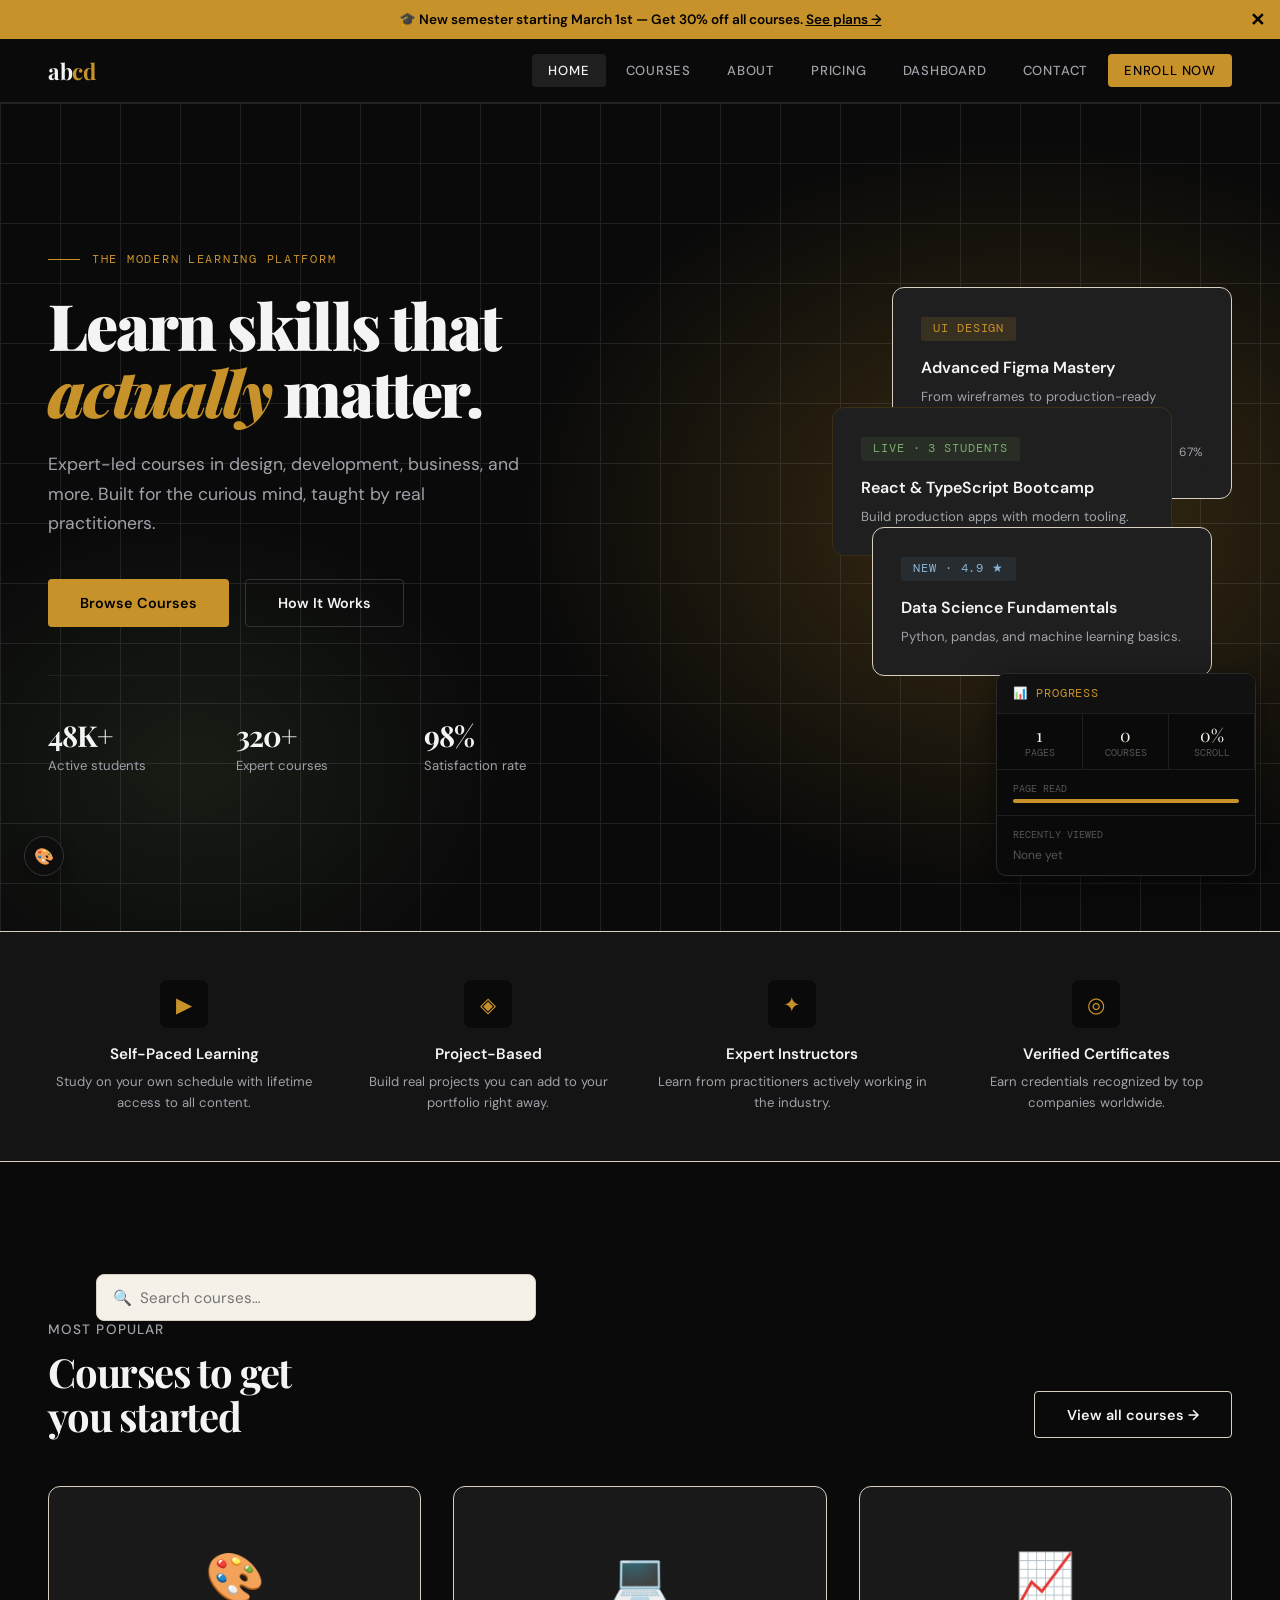
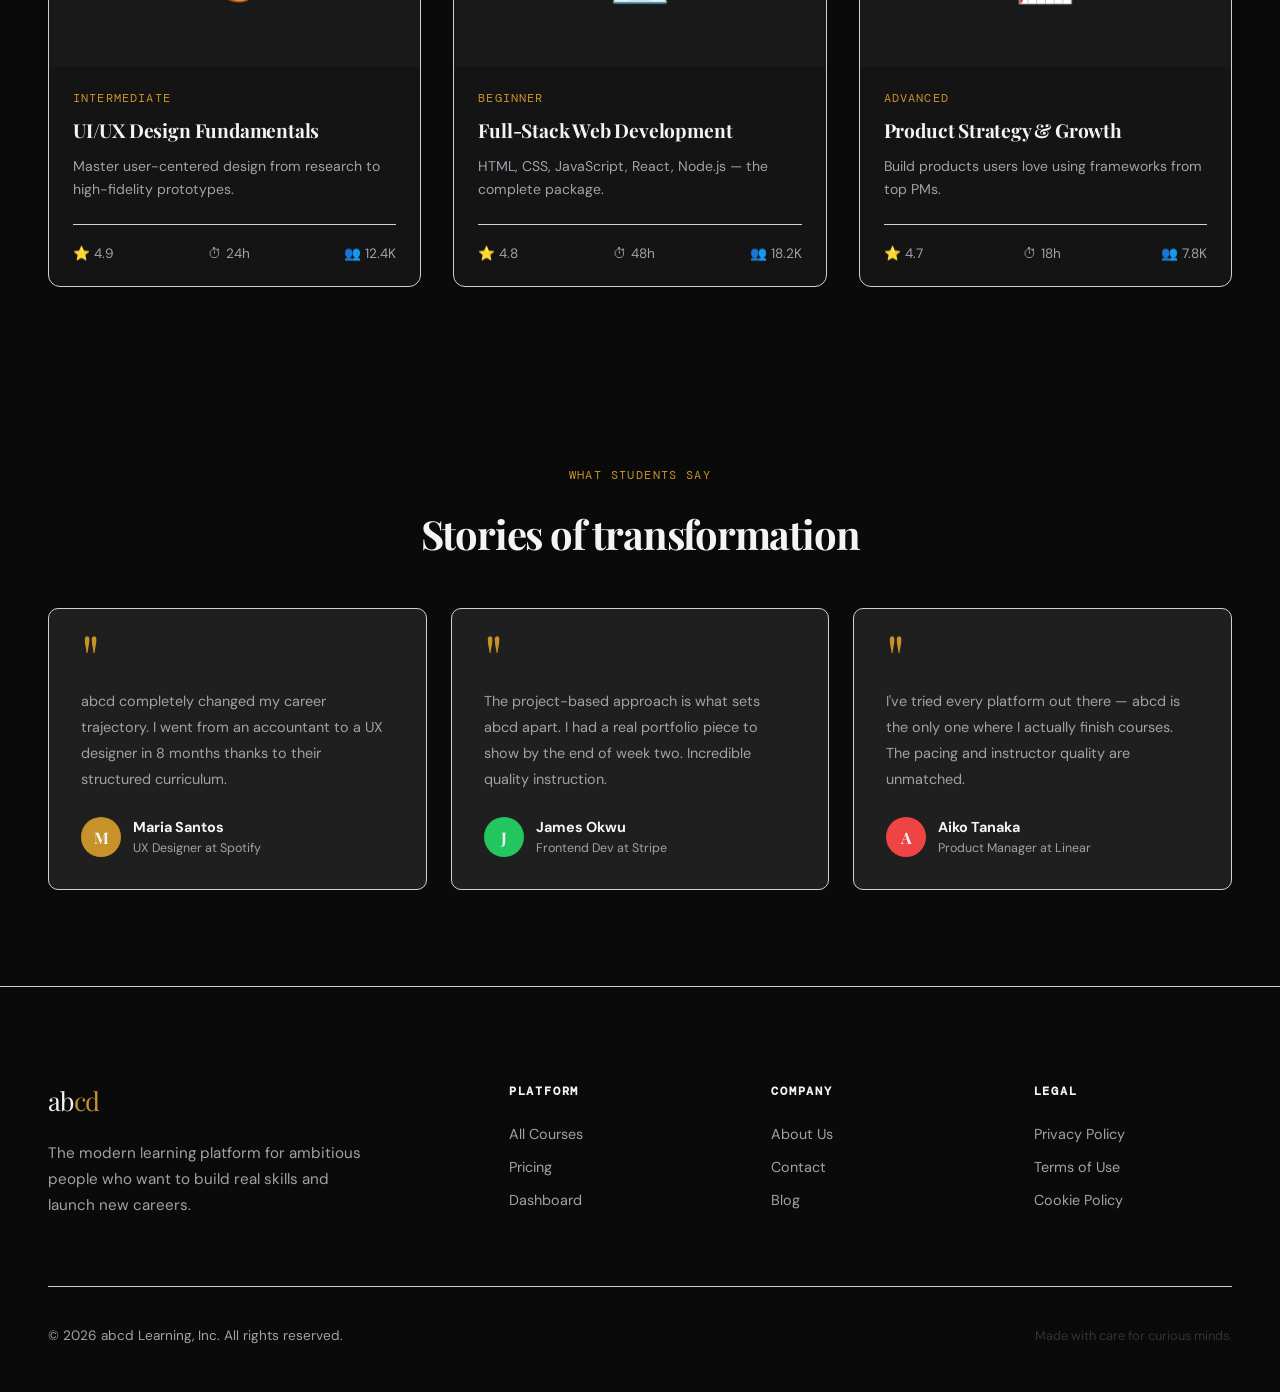
==== commit 5c89bf09: "base 1" ====
--- a/luminary/index.html
+++ b/luminary/index.html
@@ -14,6 +14,8 @@
   <script src="js/jquery-1.js"></script>
   <script src="js/jquery-2.js"></script>
   <script src="js/jquery-3.js"></script>
+  <script src="js/jquery-4.js"></script>
+  <script src="js/jquery-5.js"></script>
 <body>
 
   <!-- BANNER -->
--- a/luminary/style.css
+++ b/luminary/style.css
@@ -100,8 +100,8 @@
 .btn-primcd:hover { background: var(--bg-elevated); transform: translateY(-1px); box-shadow: 0 6px 20px var(--shadow); }
 .btn-gold { background: var(--gold); color: #000000; }
 .btn-gold:hover { background: var(--gold-light); transform: translateY(-1px); }
-.btn-outline { background: transparent; color: var(--text-main); border: 1.5px solid var(--ink); }
-.btn-outline:hover { background: var(--bg-base); color: var(--text-main); }
+.btn-outline { background: transparent; color: var(--text-main); border: 1.5px solid var(--border); }
+.btn-outline:hover { border-color: var(--gold); color: var(--gold); background: rgba(200,146,42,0.05); }
 .btn-outline-light { background: transparent; color: var(--text-main); border: 1.5px solid #333; }
 .btn-outline-light:hover { background: var(--bg-elevated); }
 
@@ -121,6 +121,20 @@
 .stars { color: var(--gold); font-size: 0.85rem; letter-spacing: 0.05em; }
 .divider { height: 1px; background: var(--border); }
 
+/* ─── SCROLLBAR ─── */
+::-webkit-scrollbar { width: 8px; }
+::-webkit-scrollbar-track { background: var(--bg-base); }
+::-webkit-scrollbar-thumb { background: var(--border); border-radius: 10px; border: 2px solid var(--bg-base); }
+::-webkit-scrollbar-thumb:hover { background: var(--gold); }
+
+/* ─── GLASSMORPHISM ─── */
+.glass {
+  background: rgba(255, 255, 255, 0.03);
+  backdrop-filter: blur(12px);
+  -webkit-backdrop-filter: blur(12px);
+  border: 1px solid rgba(255, 255, 255, 0.1);
+}
+
 /* ─── PAGE HERO (shared) ─── */
 .page-hero {
   background: var(--bg-base); padding: 5rem 3rem 4rem;
@@ -142,69 +156,105 @@
 /* ─── COURSE CARDS ─── */
 .course-card {
   background: var(--bg-surface); border: 1px solid var(--border);
-  border-radius: 10px; overflow: hidden;
-  transition: all 0.3s; cursor: pointer; text-decoration: none; display: block; color: inherit;
+  border-radius: 12px; overflow: hidden;
+  transition: all 0.4s cubic-bezier(0.165, 0.84, 0.44, 1); 
+  cursor: pointer; text-decoration: none; display: flex; flex-direction: column; color: inherit;
 }
 .course-card:hover {
-  transform: translateY(-4px);
-  box-shadow: 0 16px 40px rgba(0,0,0,0.1);
+  transform: translateY(-8px);
+  box-shadow: 0 30px 60px rgba(0,0,0,0.4), 0 0 20px rgba(212, 175, 55, 0.1);
   border-color: var(--gold);
 }
 .course-thumb {
-  height: 160px; display: flex; align-items: center;
+  height: 180px; display: flex; align-items: center;
   justify-content: center; font-size: 3rem;
-}
-.course-thumb.design  { background: linear-gradient(135deg, #1a0d00, #3a1f00); }
-.course-thumb.code    { background: linear-gradient(135deg, #000d1a, #001a3a); }
-.course-thumb.business{ background: linear-gradient(135deg, #0d1a00, #1a3a00); }
-.course-thumb.photo   { background: linear-gradient(135deg, #1a001a, #3a003a); }
-.course-thumb.data    { background: linear-gradient(135deg, #001a1a, #003a3a); }
-.course-thumb.writing { background: linear-gradient(135deg, #1a0000, #3a0000); }
-.course-body { padding: 1.5rem; }
+  overflow: hidden;
+  position: relative;
+  background: rgba(255,255,255,0.02);
+}
+.course-thumb img {
+  width: 100%;
+  height: 100%;
+  object-fit: cover;
+  transition: transform 0.6s ease;
+}
+.course-card:hover .course-thumb img { transform: scale(1.05); }
+
+.course-body { padding: 1.5rem; flex: 1; display: flex; flex-direction: column; }
 .course-level {
   font-size: 0.72rem; font-family: 'DM Mono', monospace;
-  letter-spacing: 0.1em; text-transform: uppercase; color: var(--text-muted); margin-bottom: 0.5rem;
-}
-.course-card h3 { font-size: 1.1rem; margin-bottom: 0.5rem; line-height: 1.3; }
-.course-card p { font-size: 0.82rem; color: var(--text-muted); line-height: 1.6; margin-bottom: 1rem; }
-.course-meta { display: flex; gap: 1rem; font-size: 0.78rem; color: var(--text-muted); }
-.courses-grid { display: grid; grid-template-columns: repeat(3, 1fr); gap: 1.5rem; }
+  letter-spacing: 0.1em; text-transform: uppercase; color: var(--gold); margin-bottom: 0.75rem;
+}
+.course-card h3 { font-size: 1.2rem; margin-bottom: 0.75rem; line-height: 1.3; font-weight: 700; letter-spacing: -0.01em; }
+.course-card p { font-size: 0.88rem; color: var(--text-muted); line-height: 1.6; margin-bottom: 1.5rem; flex: 1; }
+.course-meta { display: flex; justify-content: space-between; align-items: center; font-size: 0.85rem; color: var(--text-muted); border-top: 1px solid var(--border); padding-top: 1.25rem; }
+
+.courses-grid { 
+  display: grid; 
+  grid-template-columns: repeat(auto-fill, minmax(320px, 1fr)); 
+  gap: 2rem; 
+}
 
 /* ─── FOOTER ─── */
 footer {
   background: var(--bg-base);
-  border-top: 1px solid #222;
-  padding: 4rem 3rem 2rem;
+  border-top: 1px solid var(--border);
+  padding: 6rem 3rem 3rem;
 }
 .footer-inner { max-width: 1200px; margin: 0 auto; }
 .footer-grid {
   display: grid; grid-template-columns: 2fr 1fr 1fr 1fr;
-  gap: 3rem; margin-bottom: 3rem;
+  gap: 4rem; margin-bottom: 4rem;
 }
 .footer-brand .logo {
   font-family: 'Playfair Display', serif;
-  font-size: 1.4rem; color: var(--text-main); margin-bottom: 1rem;
+  font-size: 1.6rem; color: var(--text-main); margin-bottom: 1.5rem;
   text-decoration: none; display: inline-block;
+  letter-spacing: -0.02em;
 }
 .footer-brand .logo span { color: var(--gold); }
-.footer-brand p { font-size: 0.85rem; color: var(--text-muted); line-height: 1.7; }
+.footer-brand p { font-size: 0.95rem; color: var(--text-muted); line-height: 1.7; max-width: 320px; }
 .footer-col h4 {
   font-family: 'DM Mono', monospace;
-  font-size: 0.72rem; letter-spacing: 0.12em;
-  text-transform: uppercase; color: var(--text-muted); margin-bottom: 1rem;
+  font-size: 0.75rem; letter-spacing: 0.15em;
+  text-transform: uppercase; color: var(--text-main); margin-bottom: 1.5rem;
 }
 .footer-col ul { list-style: none; }
-.footer-col ul li { margin-bottom: 0.6rem; }
+.footer-col ul li { margin-bottom: 0.75rem; }
 .footer-col ul li a {
-  font-size: 0.85rem; color: var(--text-muted);
+  font-size: 0.9rem; color: var(--text-muted);
   text-decoration: none; transition: color 0.2s;
 }
-.footer-col ul li a:hover { color: var(--text-main); }
+.footer-col ul li a:hover { color: var(--gold); }
 .footer-bottom {
-  border-top: 1px solid #1a1a1a; padding-top: 2rem;
+  border-top: 1px solid var(--border); padding-top: 2.5rem;
   display: flex; justify-content: space-between; align-items: center;
 }
-.footer-bottom p { font-size: 0.8rem; color: var(--text-muted); }
+.footer-bottom p { font-size: 0.85rem; color: var(--text-muted); }
+
+/* ─── RESPONSIVE ─── */
+@media (max-width: 1024px) {
+  .hero-inner { grid-template-columns: 1fr; text-align: center; }
+  .hero-text { display: flex; flex-direction: column; align-items: center; }
+  .hero-sub { margin-left: auto; margin-right: auto; }
+  .hero-card-stack { display: none; }
+  .dashboard-layout { flex-direction: column; }
+  .dashboard-sidebar { width: 100%; border-right: none; border-bottom: 1px solid var(--border); }
+  .footer-grid { grid-template-columns: 1fr 1fr; }
+  .course-detail-inner, .course-curriculum-inner { grid-template-columns: 1fr; }
+}
+
+@media (max-width: 768px) {
+  nav { padding: 0 1.5rem; }
+  .nav-links { display: none; } /* Mobile menu would go here */
+  .footer-grid { grid-template-columns: 1fr; gap: 2.5rem; }
+  .hero h1 { font-size: 3rem; }
+  .dash-stats { grid-template-columns: 1fr 1fr; }
+}
+
+@media (max-width: 480px) {
+  .dash-stats { grid-template-columns: 1fr; }
+}
 
 
 /* ============================================================
@@ -554,30 +604,88 @@
 .sidebar-nav { list-style: none; }
 .sidebar-nav li { margin-bottom: 0.25rem; }
 .sidebar-nav li a {
-  width: 100%; text-align: left; padding: 0.7rem 1rem;
-  background: none; border-radius: 6px;
-  font-family: 'DM Sans', sans-serif; font-size: 0.87rem;
-  color: var(--text-muted); text-decoration: none; display: flex; align-items: center; gap: 0.75rem;
+  width: 100%; text-align: left; padding: 0.8rem 1.25rem;
+  background: none; border-radius: 8px;
+  font-family: 'DM Sans', sans-serif; font-size: 0.9rem;
+  color: var(--text-muted); text-decoration: none; display: flex; align-items: center; gap: 1rem;
   transition: all 0.2s;
 }
+.sidebar-nav li a svg { opacity: 0.6; transition: opacity 0.2s; }
+.sidebar-nav li a:hover svg,
+.sidebar-nav li a.active svg { opacity: 1; stroke: var(--gold); }
 .sidebar-nav li a:hover,
-.sidebar-nav li a.active { background: var(--bg-elevated); color: var(--text-main); }
-.dashboard-main { flex: 1; padding: 2.5rem; background: var(--bg-base); overflow-y: auto; }
-.dash-header { margin-bottom: 2rem; }
-.dash-header h2 { font-size: 1.6rem; letter-spacing: -0.03em; }
-.dash-header p { color: var(--text-muted); font-size: 0.87rem; margin-top: 0.25rem; }
-.dash-stats { display: grid; grid-template-columns: repeat(4, 1fr); gap: 1rem; margin-bottom: 2rem; }
-.dash-stat { background: var(--bg-surface); border: 1px solid var(--border); border-radius: 8px; padding: 1.25rem; }
-.stat-label { font-size: 0.75rem; color: var(--text-muted); text-transform: uppercase; letter-spacing: 0.08em; margin-bottom: 0.5rem; font-family: 'DM Mono', monospace; }
-.stat-value { font-family: 'Playfair Display', serif; font-size: 2rem; font-weight: 700; letter-spacing: -0.04em; }
-.stat-sub { font-size: 0.75rem; color: var(--sage); margin-top: 0.25rem; }
-.dash-section-title { font-size: 1.1rem; font-weight: 700; margin-bottom: 1rem; font-family: 'DM Sans', sans-serif; }
-.my-courses-grid { display: grid; grid-template-columns: repeat(2, 1fr); gap: 1rem; margin-bottom: 2rem; }
-.my-course-card { background: var(--bg-surface); border: 1px solid var(--border); border-radius: 8px; padding: 1.25rem; display: flex; gap: 1rem; }
-.my-course-thumb { width: 60px; height: 60px; border-radius: 6px; flex-shrink: 0; display: flex; align-items: center; justify-content: center; font-size: 1.5rem; }
+.sidebar-nav li a.active { background: rgba(255,255,255,0.05); color: var(--text-main); }
+.dashboard-main { flex: 1; padding: 3rem; background: var(--bg-base); overflow-y: auto; }
+.dash-header { margin-bottom: 3rem; }
+.dash-header h2 { font-size: 2rem; letter-spacing: -0.03em; margin-bottom: 0.5rem; }
+.dash-header p { color: var(--text-muted); font-size: 1rem; }
+.dash-stats { display: grid; grid-template-columns: repeat(4, 1fr); gap: 1.5rem; margin-bottom: 3rem; }
+.dash-stat { 
+  background: var(--bg-surface); 
+  border: 1px solid var(--border); 
+  border-radius: 12px; 
+  padding: 1.5rem; 
+  transition: transform 0.2s;
+}
+.dash-stat:hover { transform: translateY(-2px); border-color: rgba(200,146,42,0.3); }
+.stat-label { font-size: 0.7rem; color: var(--text-muted); text-transform: uppercase; letter-spacing: 0.12em; margin-bottom: 0.75rem; font-family: 'DM Mono', monospace; }
+.stat-value { font-family: 'Playfair Display', serif; font-size: 2.2rem; font-weight: 700; letter-spacing: -0.04em; color: var(--text-main); }
+.stat-sub { font-size: 0.8rem; color: var(--sage); margin-top: 0.5rem; font-weight: 500; }
+.dash-section-title { font-size: 1.25rem; font-weight: 700; margin-bottom: 1.5rem; font-family: 'DM Sans', sans-serif; color: var(--text-main); }
+
+.my-courses-grid { display: grid; grid-template-columns: 1fr; gap: 1.25rem; margin-bottom: 3rem; }
+.my-course-card-link { text-decoration: none; color: inherit; display: block; }
+.my-course-card { 
+  background: var(--bg-surface); 
+  border: 1px solid var(--border); 
+  border-radius: 12px; 
+  padding: 1.5rem; 
+  display: flex; 
+  gap: 1.5rem; 
+  align-items: center;
+  transition: all 0.3s ease;
+}
+.my-course-card:hover {
+  border-color: var(--gold);
+  background: rgba(255,255,255,0.02);
+  box-shadow: 0 10px 30px rgba(0,0,0,0.2);
+}
+.my-course-thumb { 
+  width: 100px !important; 
+  height: 100px !important; 
+  min-width: 100px;
+  min-height: 100px;
+  border-radius: 8px; 
+  flex-shrink: 0; 
+  display: flex; 
+  align-items: center; 
+  justify-content: center; 
+  background: var(--bg-elevated);
+  overflow: hidden !important;
+  border: 1px solid var(--border);
+  position: relative;
+}
+.my-course-thumb img {
+  width: 100% !important;
+  height: 100% !important;
+  object-fit: cover !important;
+  display: block;
+}
+.my-course-thumb .emoji-thumb {
+  font-size: 2.5rem;
+}
 .my-course-info { flex: 1; }
-.my-course-info h4 { font-size: 0.9rem; font-weight: 600; font-family: 'DM Sans', sans-serif; margin-bottom: 0.25rem; }
-.my-course-info > span { font-size: 0.75rem; color: var(--text-muted); }
+.my-course-info h4 { 
+  font-size: 1.1rem; 
+  font-weight: 700; 
+  margin-bottom: 0.4rem; 
+  color: var(--text-main);
+}
+.my-course-info > span { 
+  font-size: 0.8rem; 
+  color: var(--text-muted); 
+  display: block;
+}
 .my-course-progress { margin-top: 0.75rem; }
 .prog-label { display: flex; justify-content: space-between; font-size: 0.72rem; color: var(--text-muted); margin-bottom: 0.3rem; }
 .prog-track { height: 4px; background: var(--border); border-radius: 2px; }
@@ -677,3 +785,10 @@
 
 
 
+
+/* Certificates Styling */
+.cert-grid { display: grid; grid-template-columns: repeat(auto-fill, minmax(300px, 1fr)); gap: 1.5rem; }
+.cert-card { background: var(--bg-surface); border: 1px solid var(--border); border-radius: 12px; padding: 1.5rem; display: flex; gap: 1rem; align-items: center; }
+.cert-icon { width: 60px; height: 60px; background: rgba(200,146,42,0.1); border-radius: 10px; display: flex; align-items: center; justify-content: center; color: var(--gold); }
+.cert-info h4 { font-size: 1rem; margin-bottom: 0.25rem; }
+.cert-date { font-size: 0.75rem; color: var(--text-muted); }
